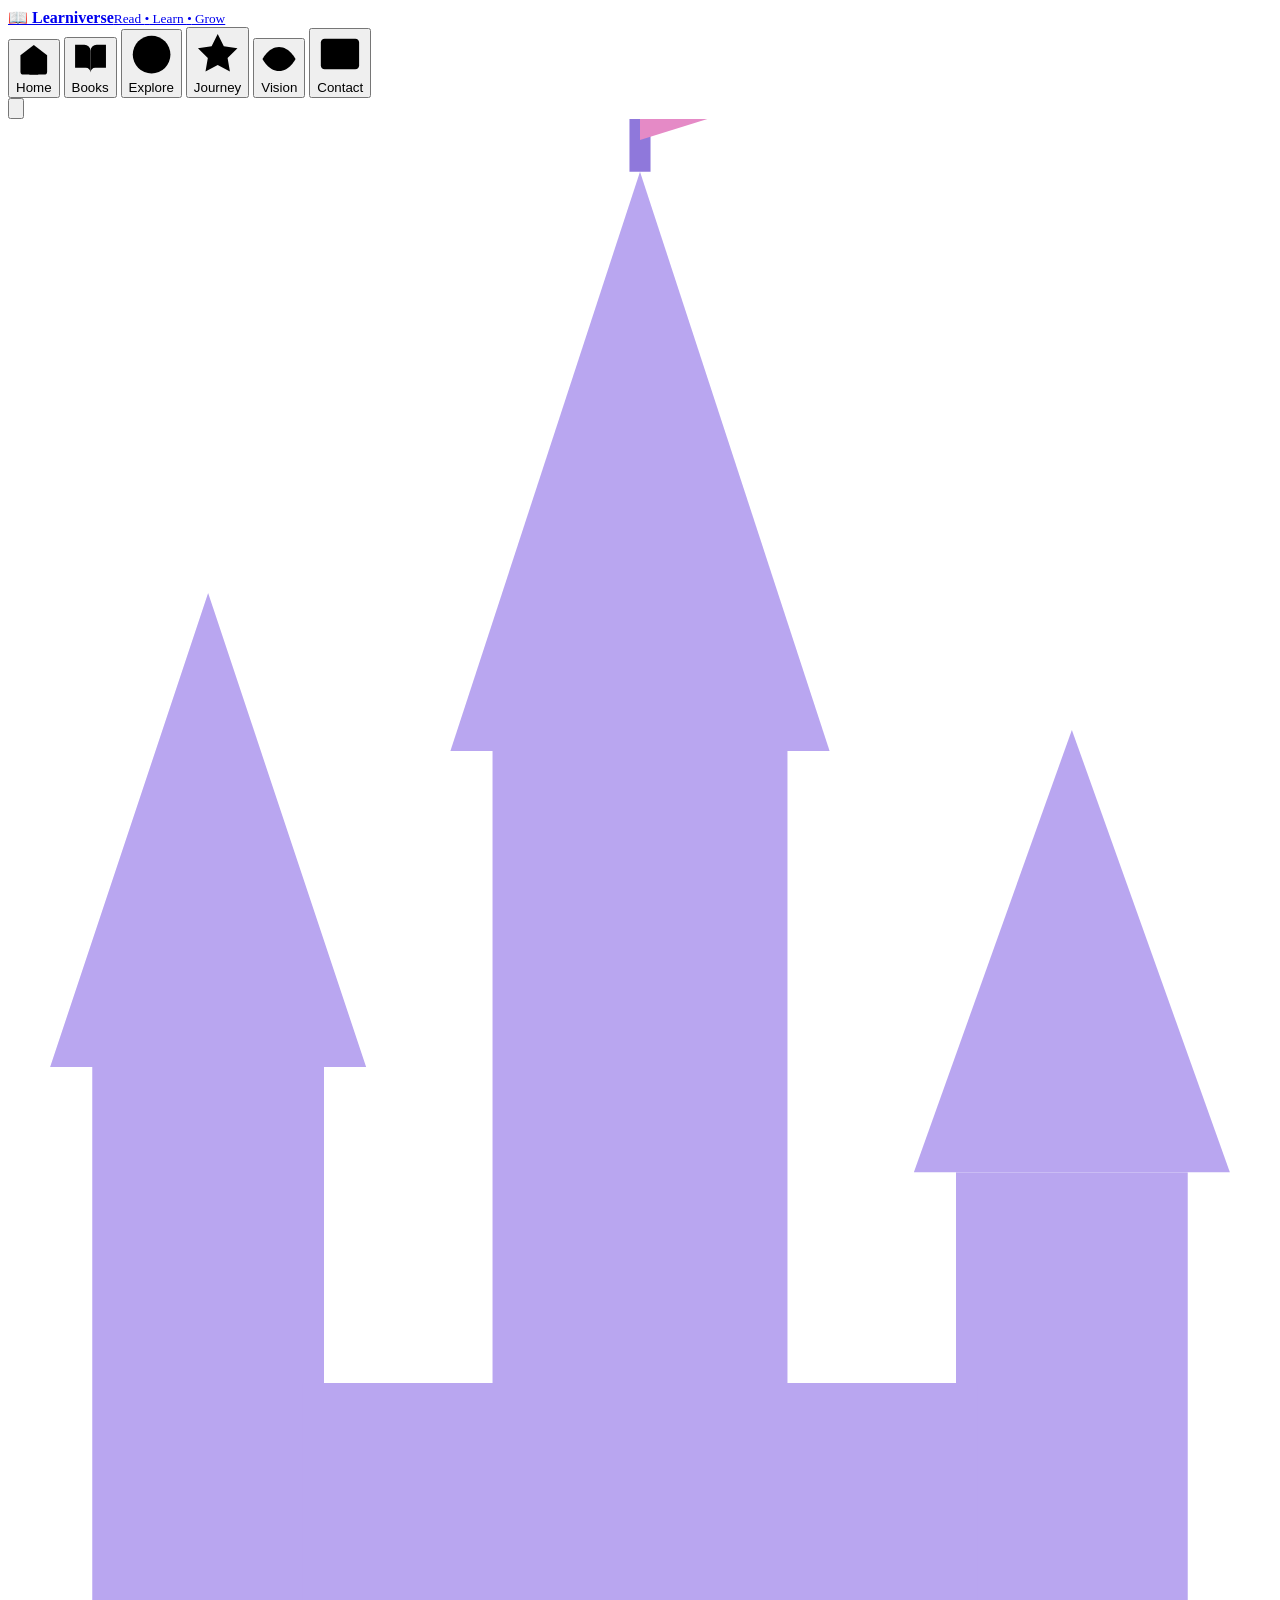
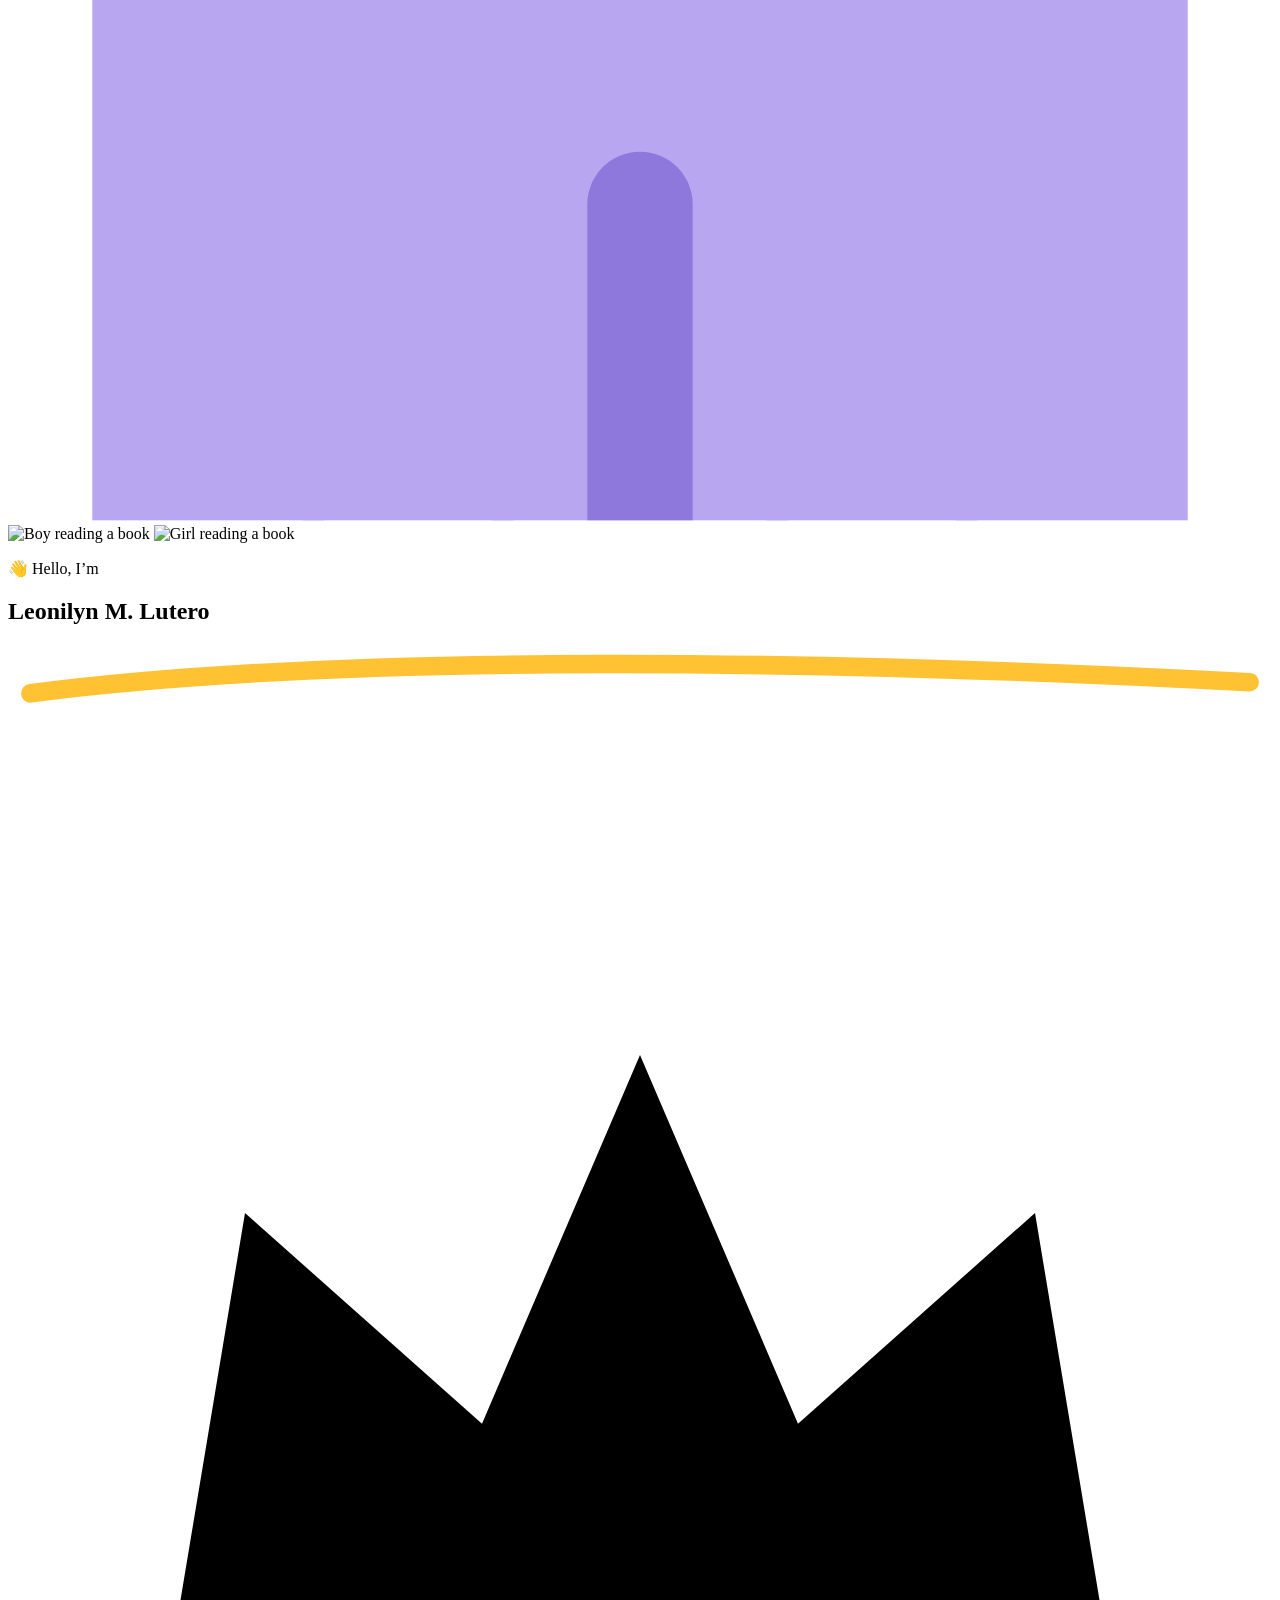
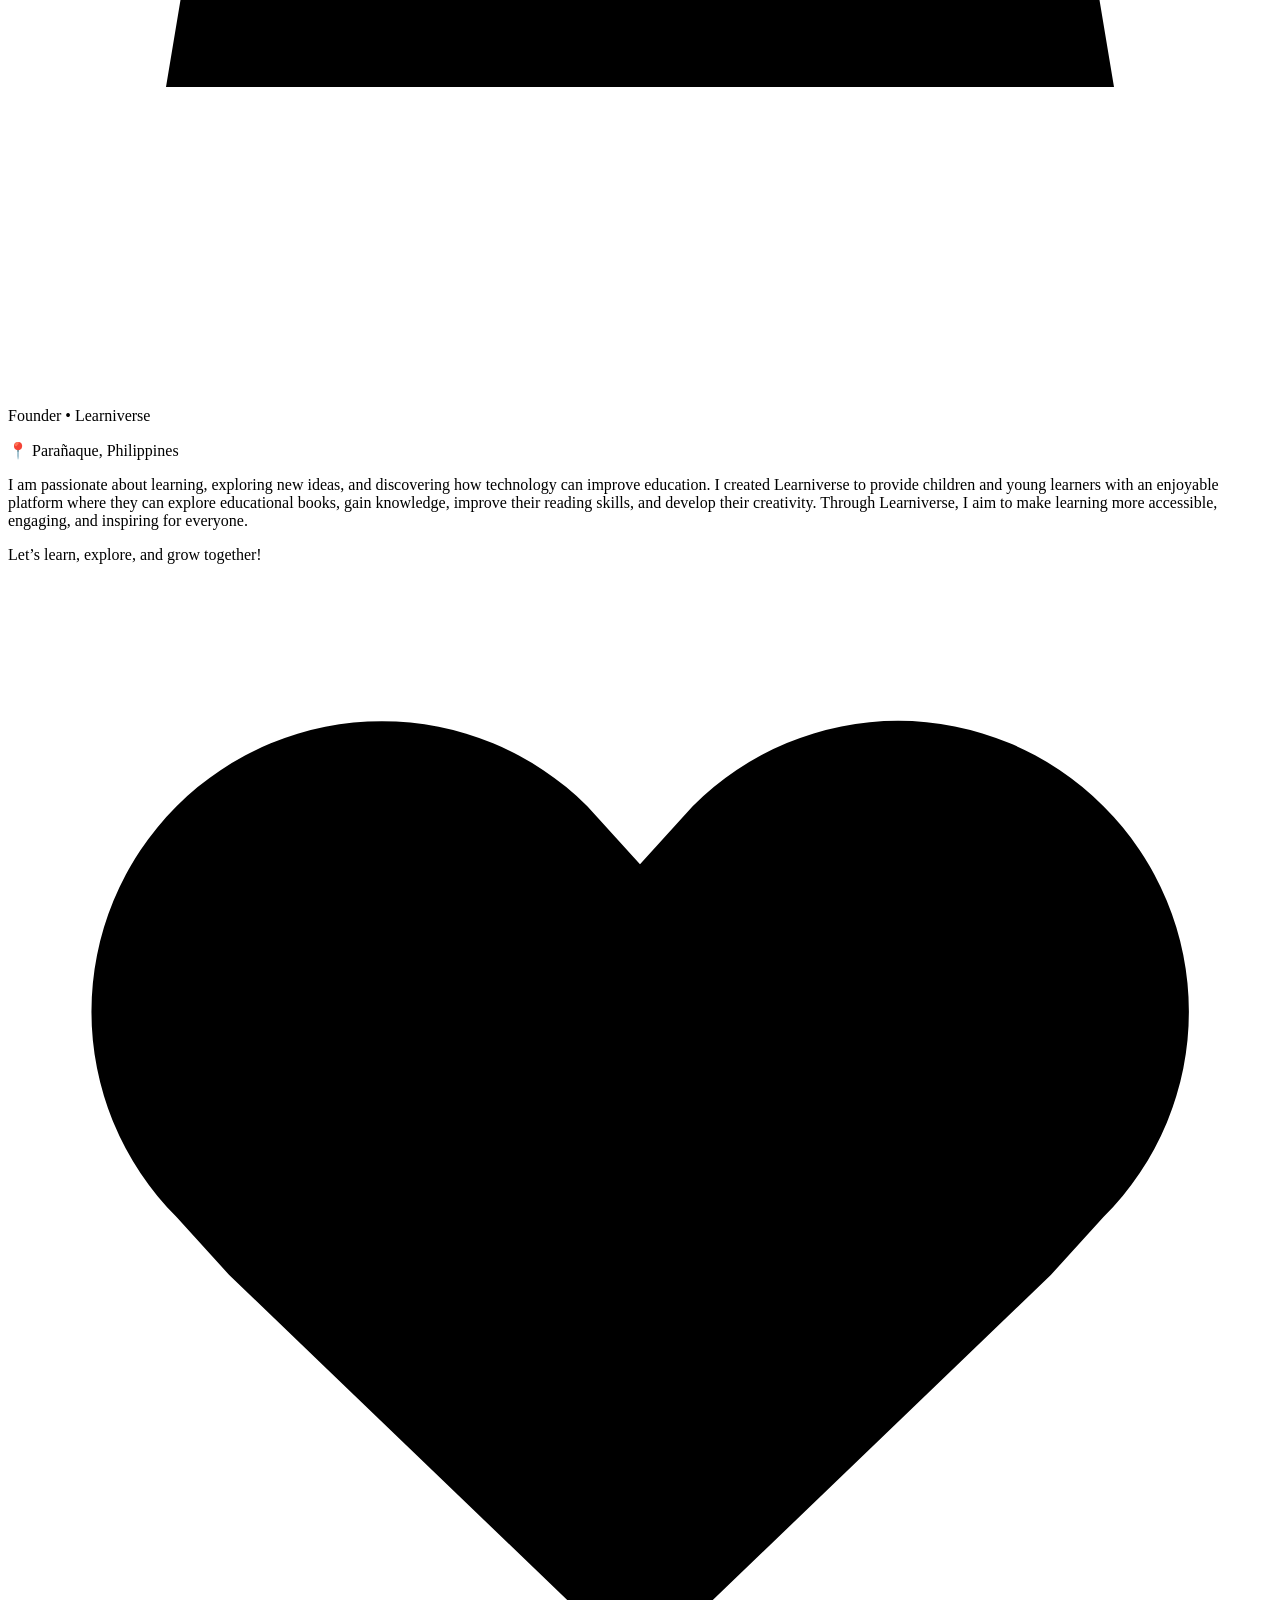
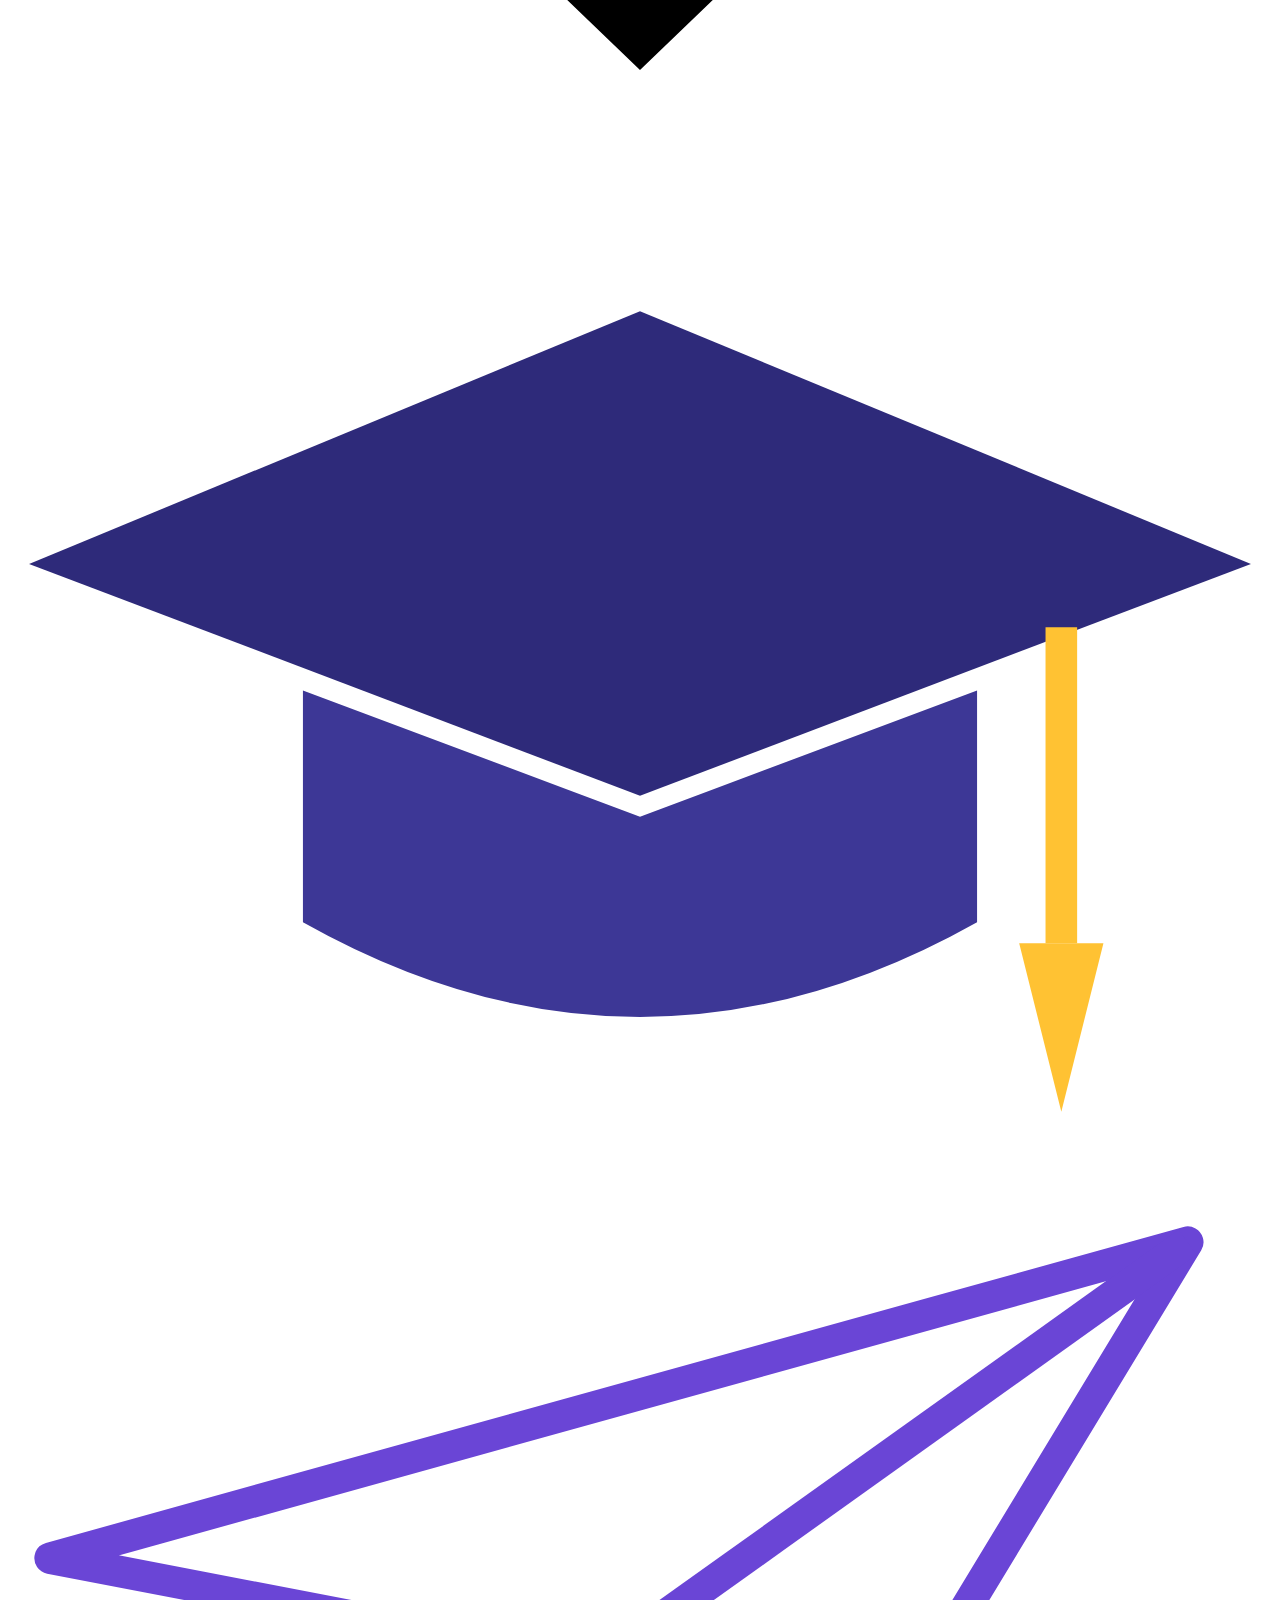
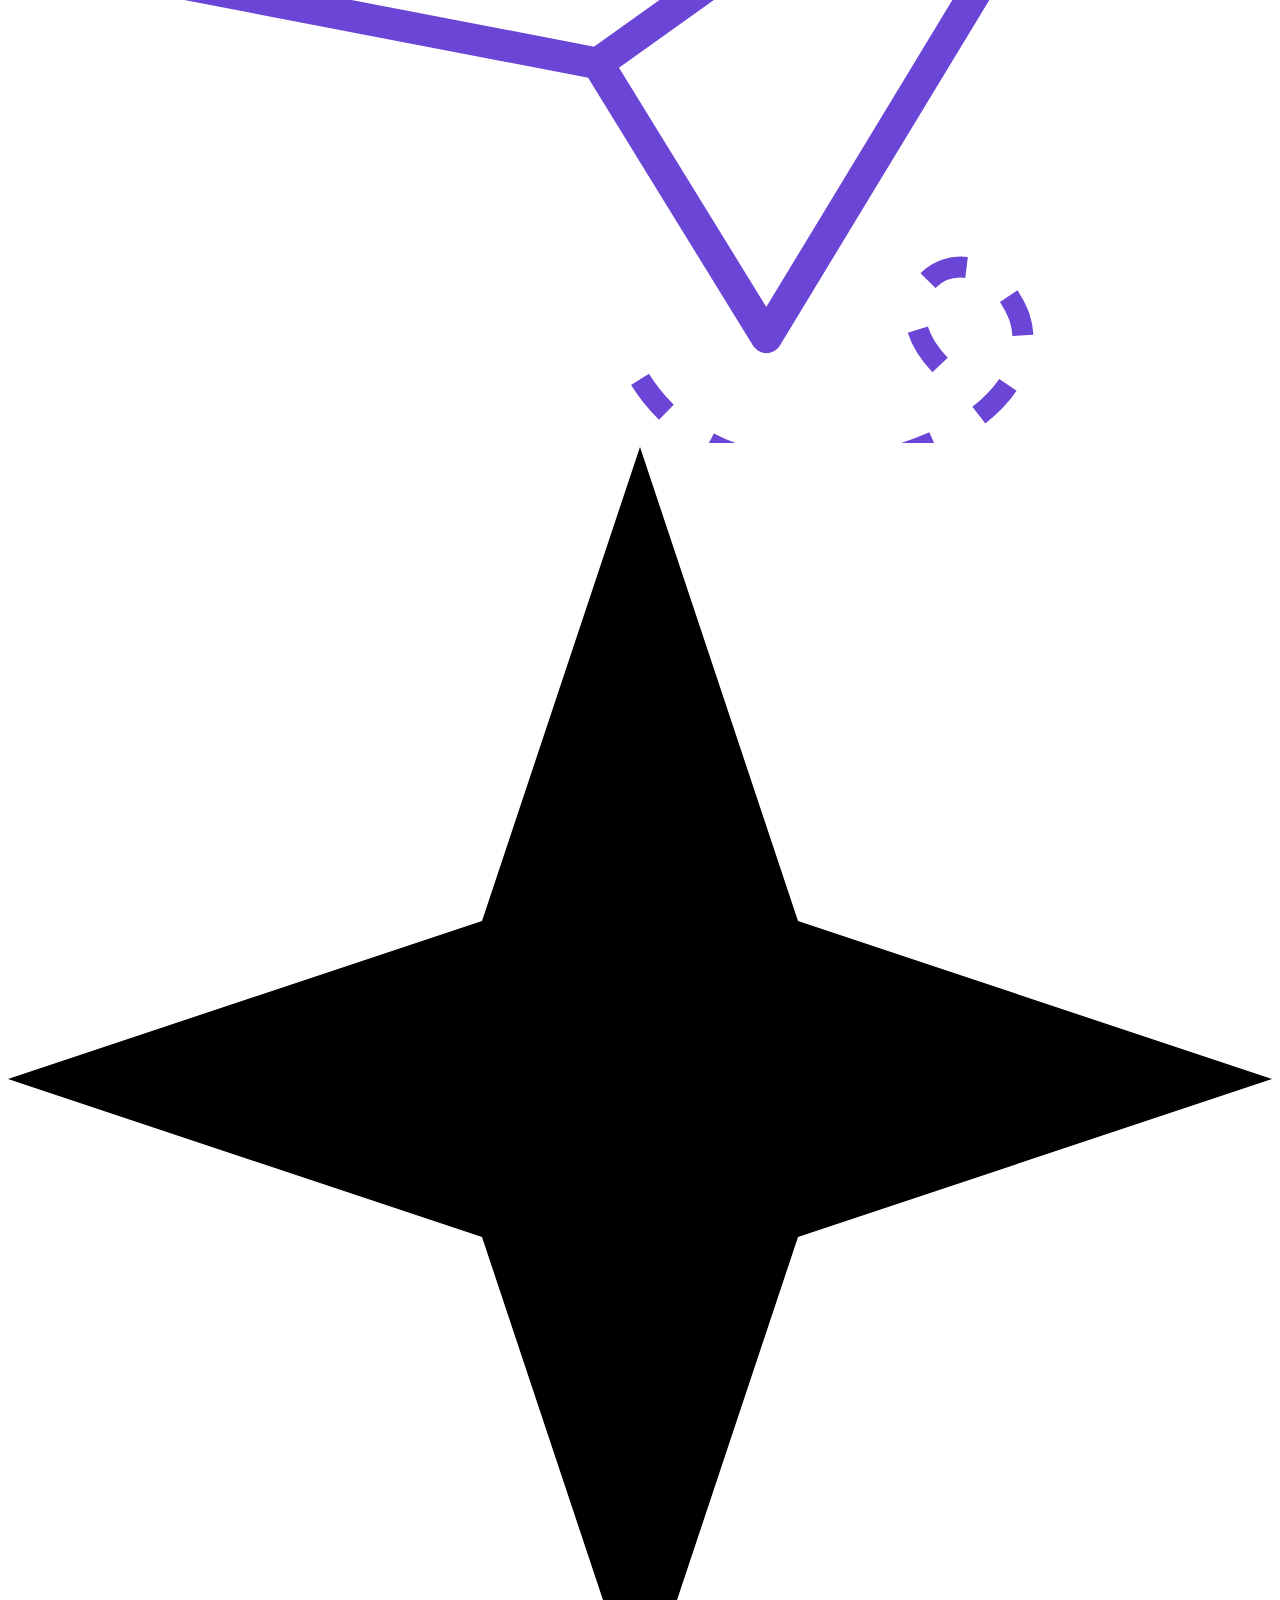
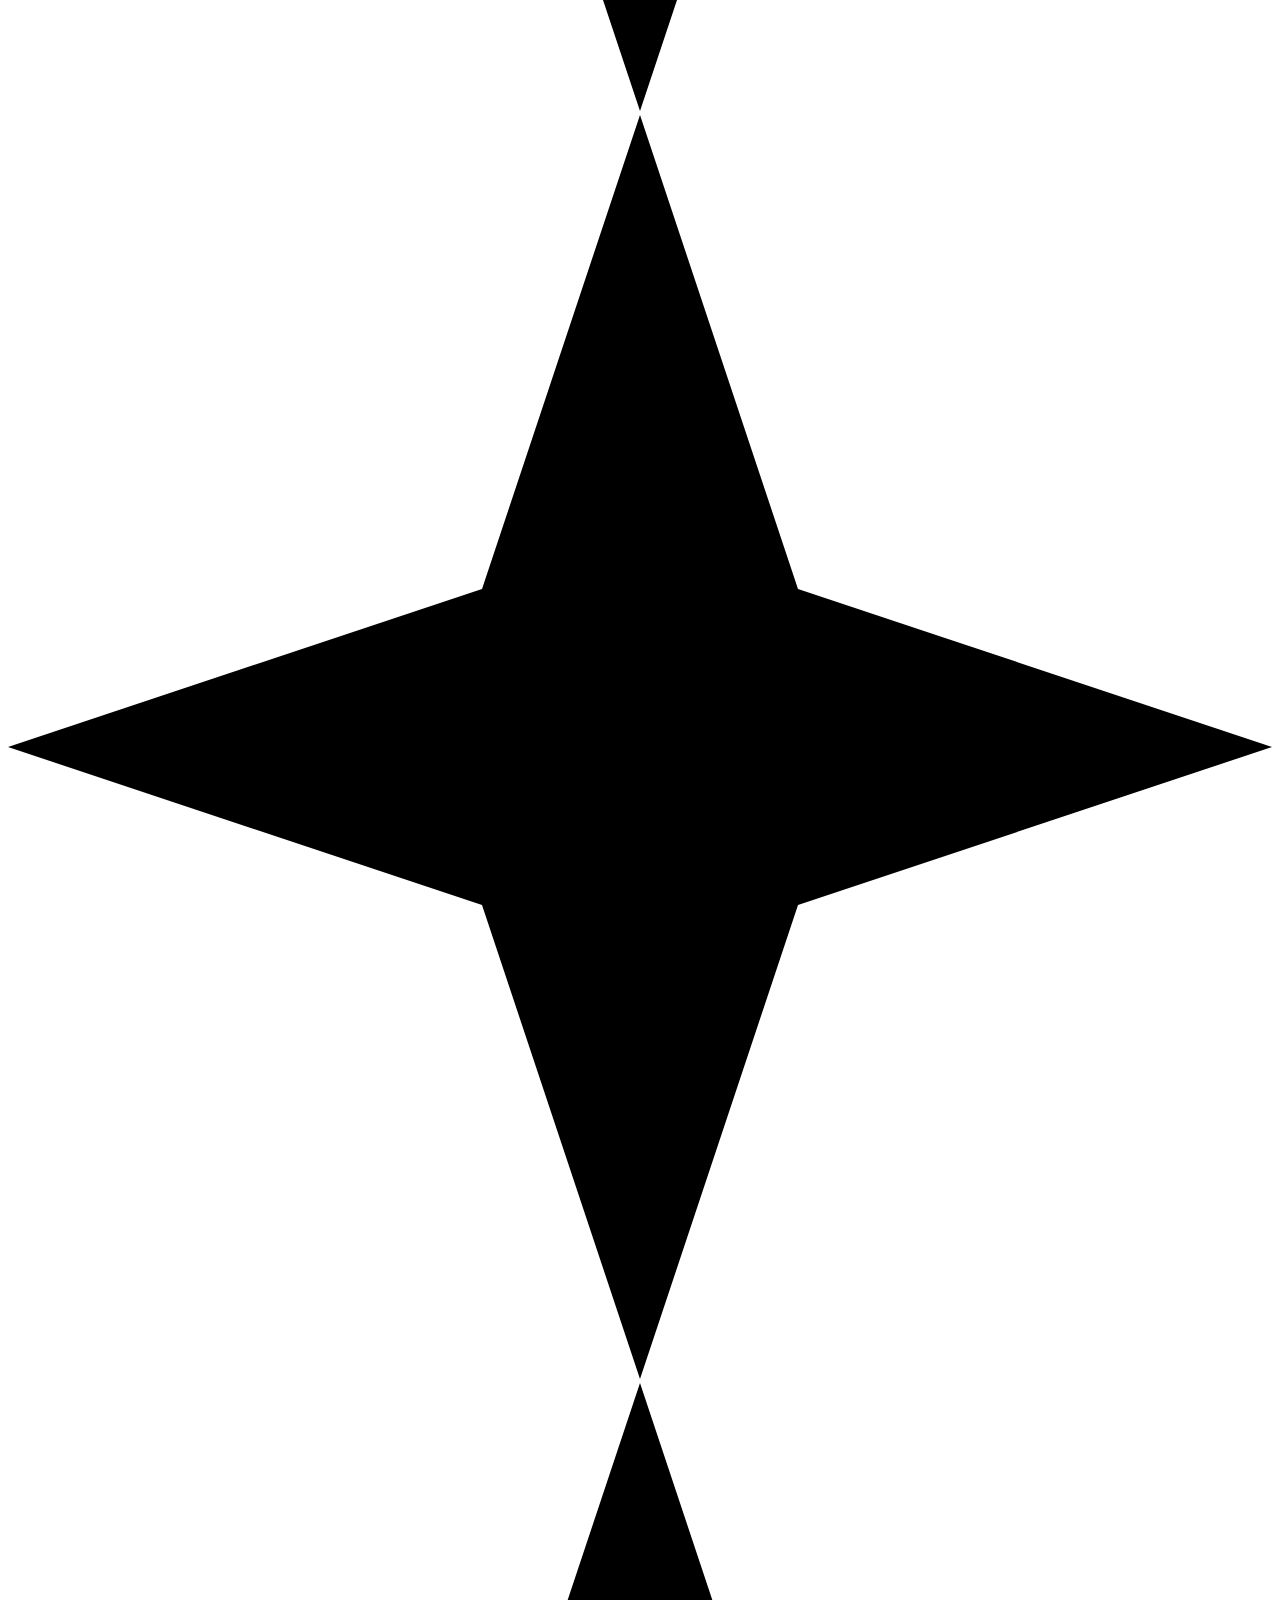
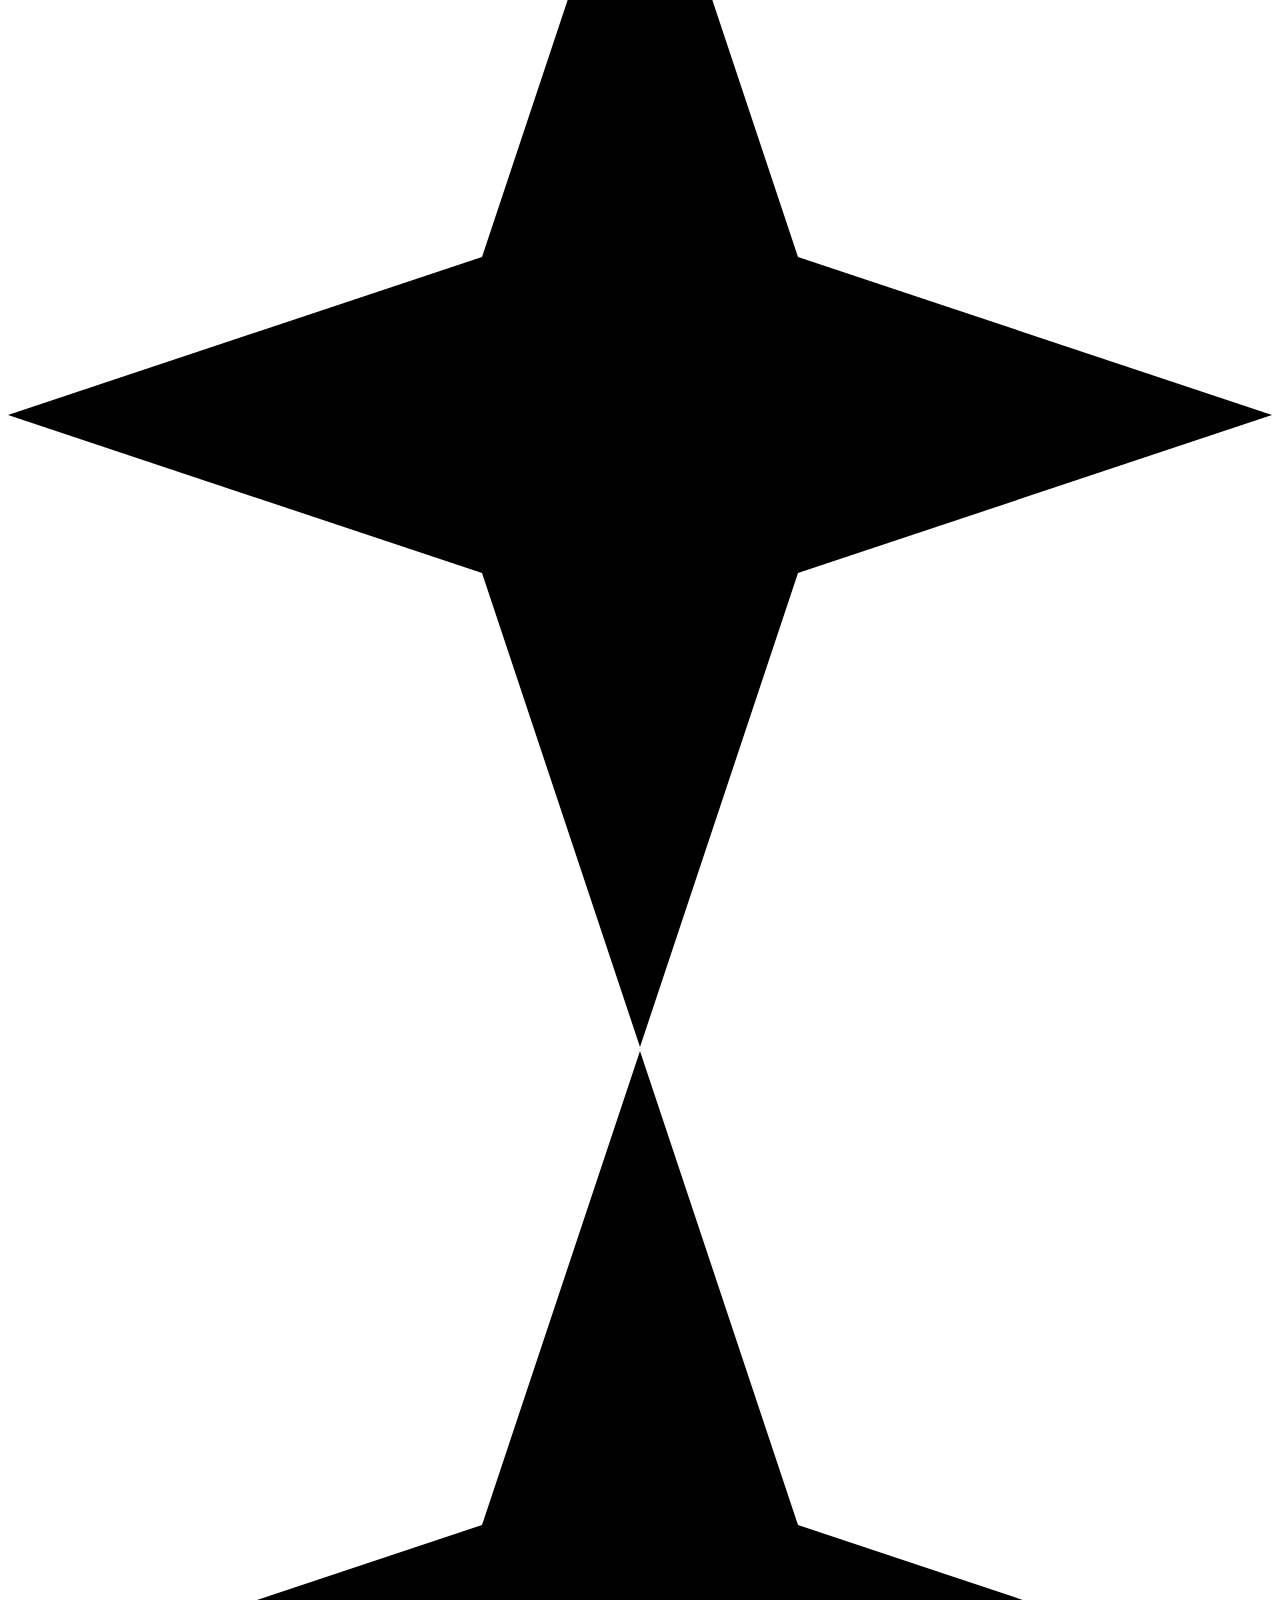
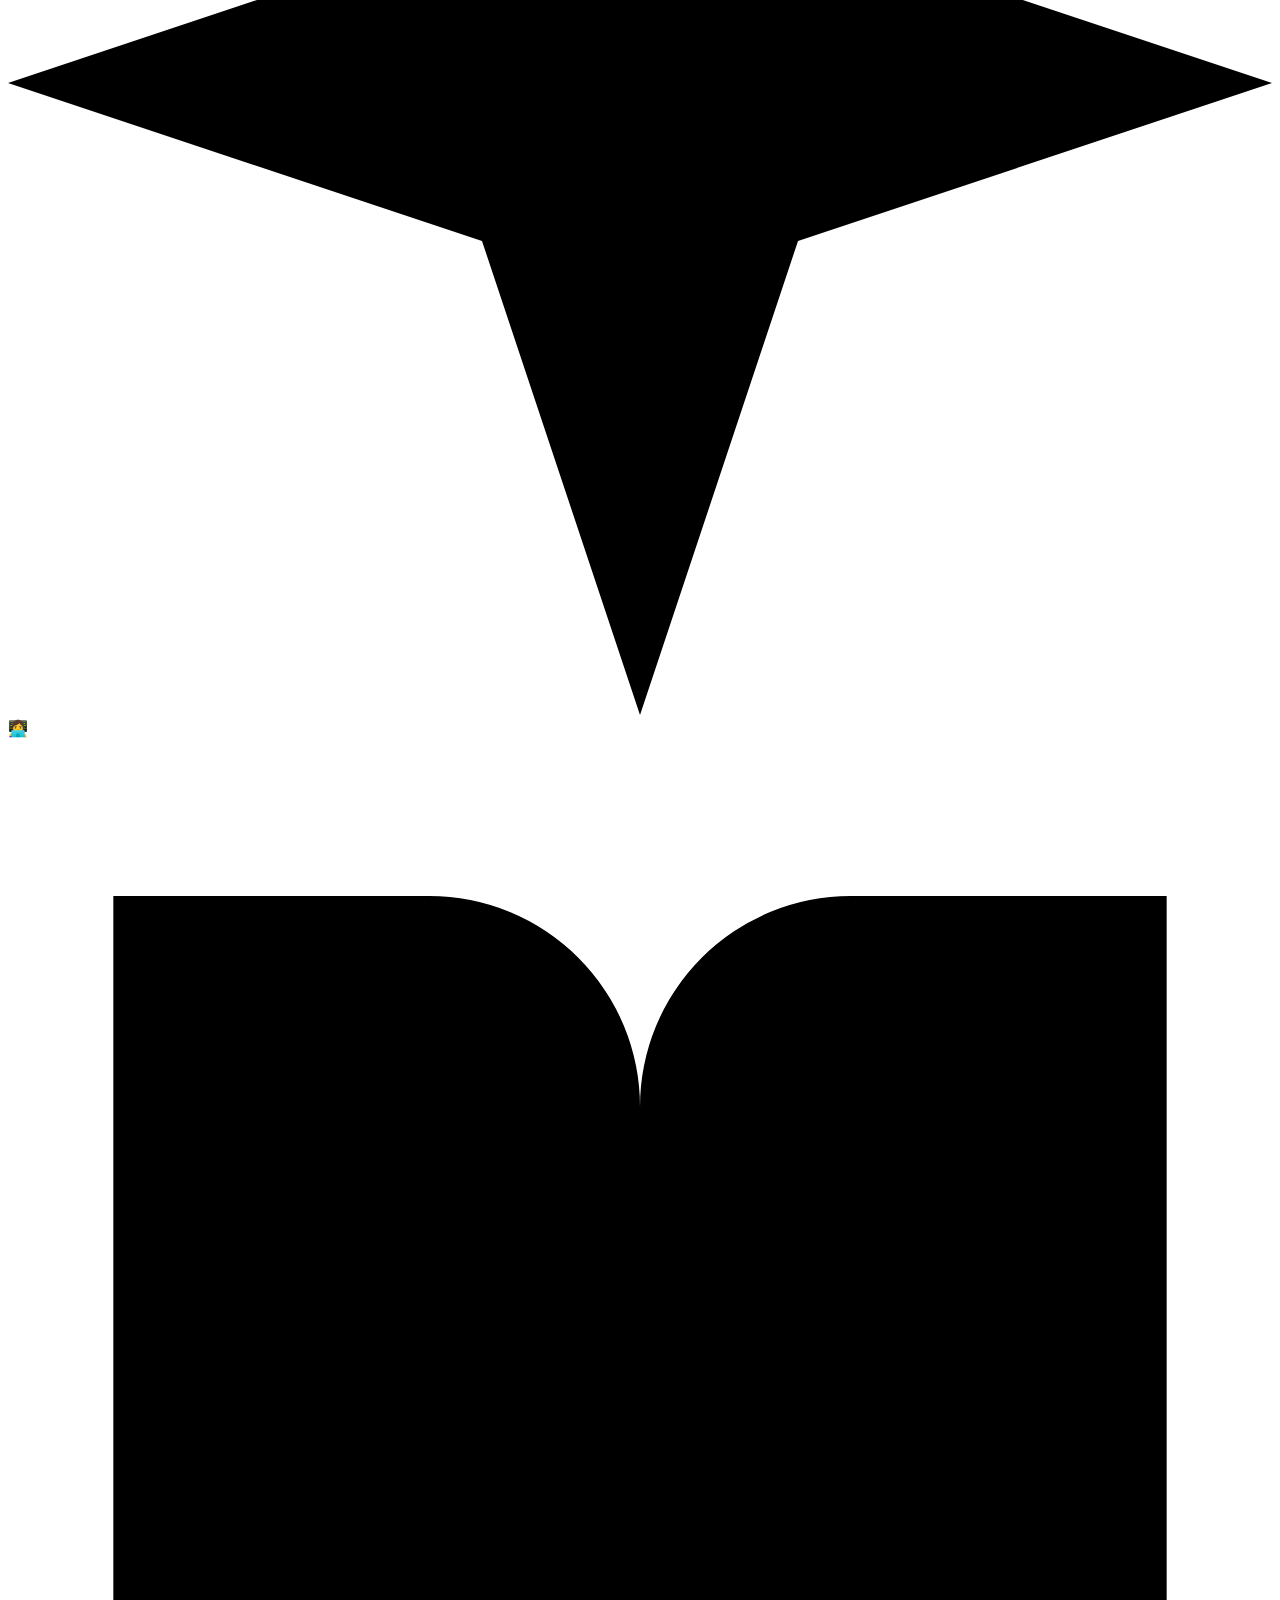
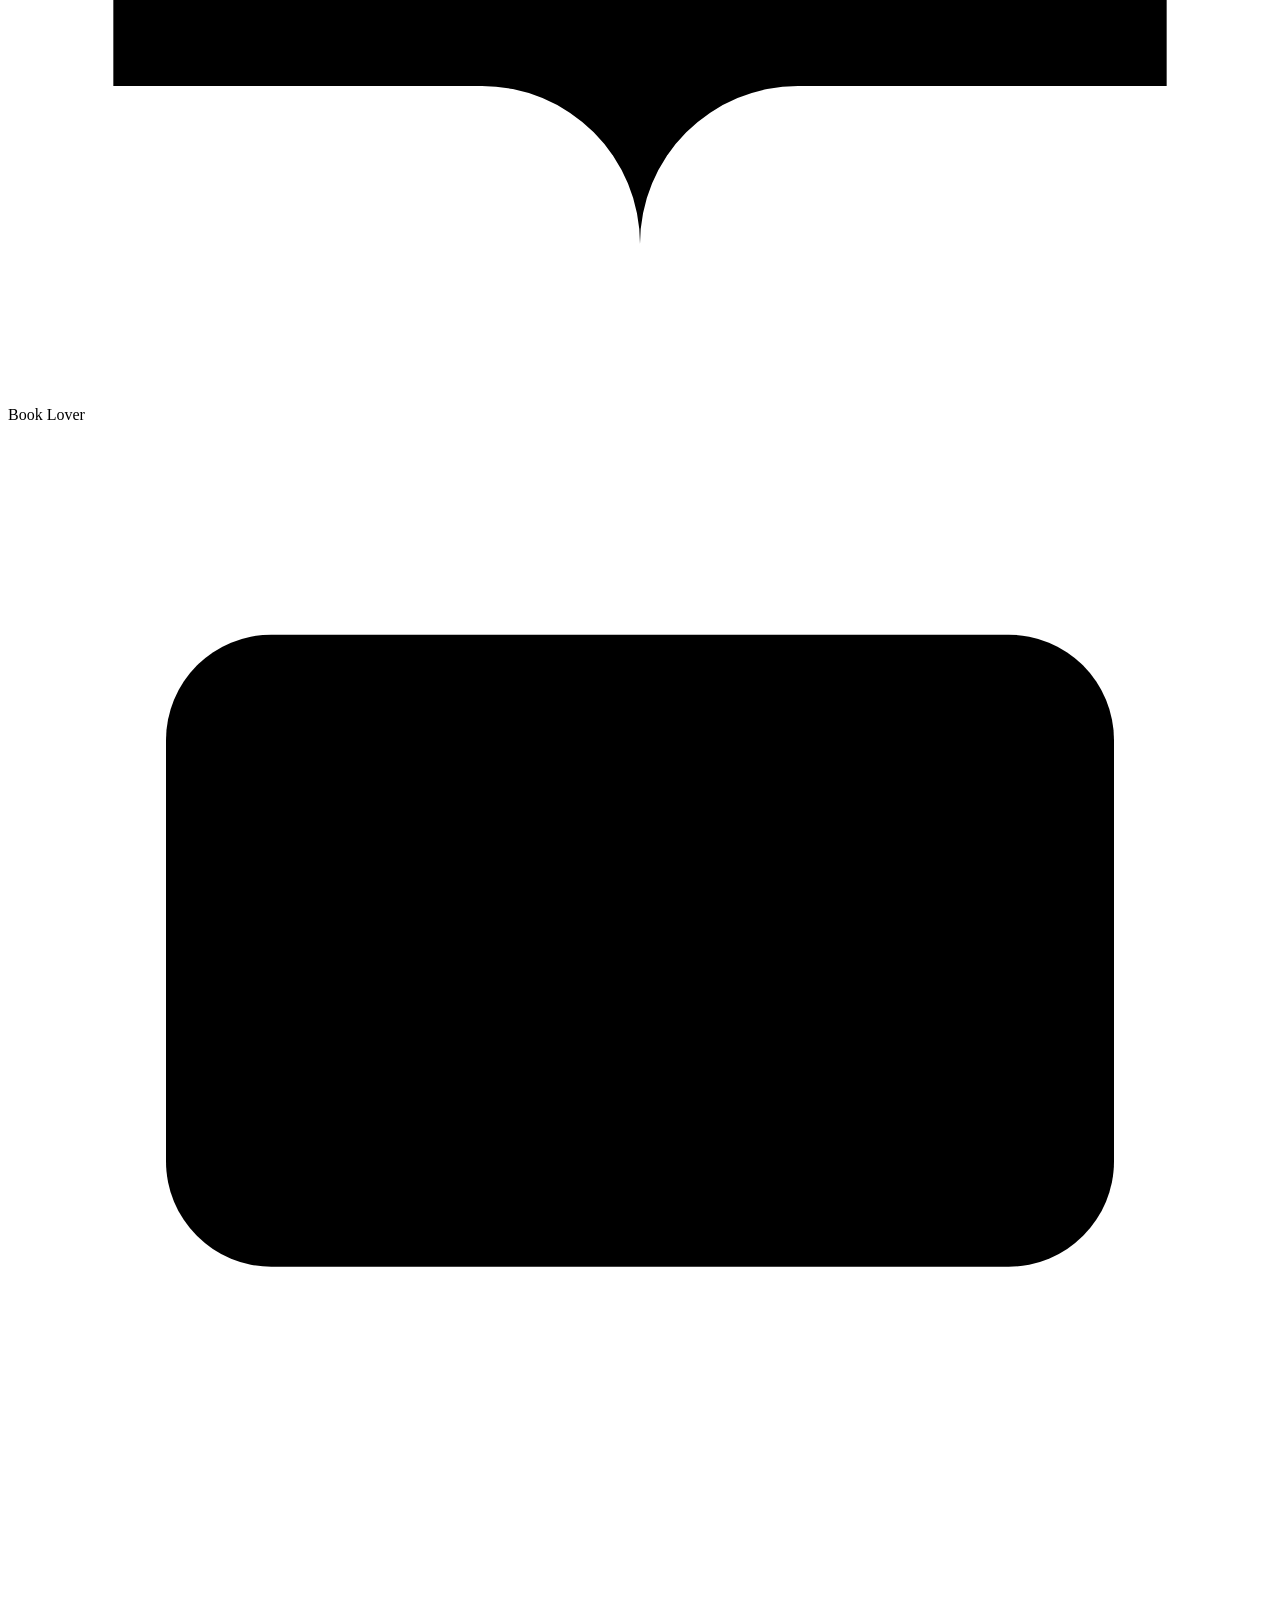
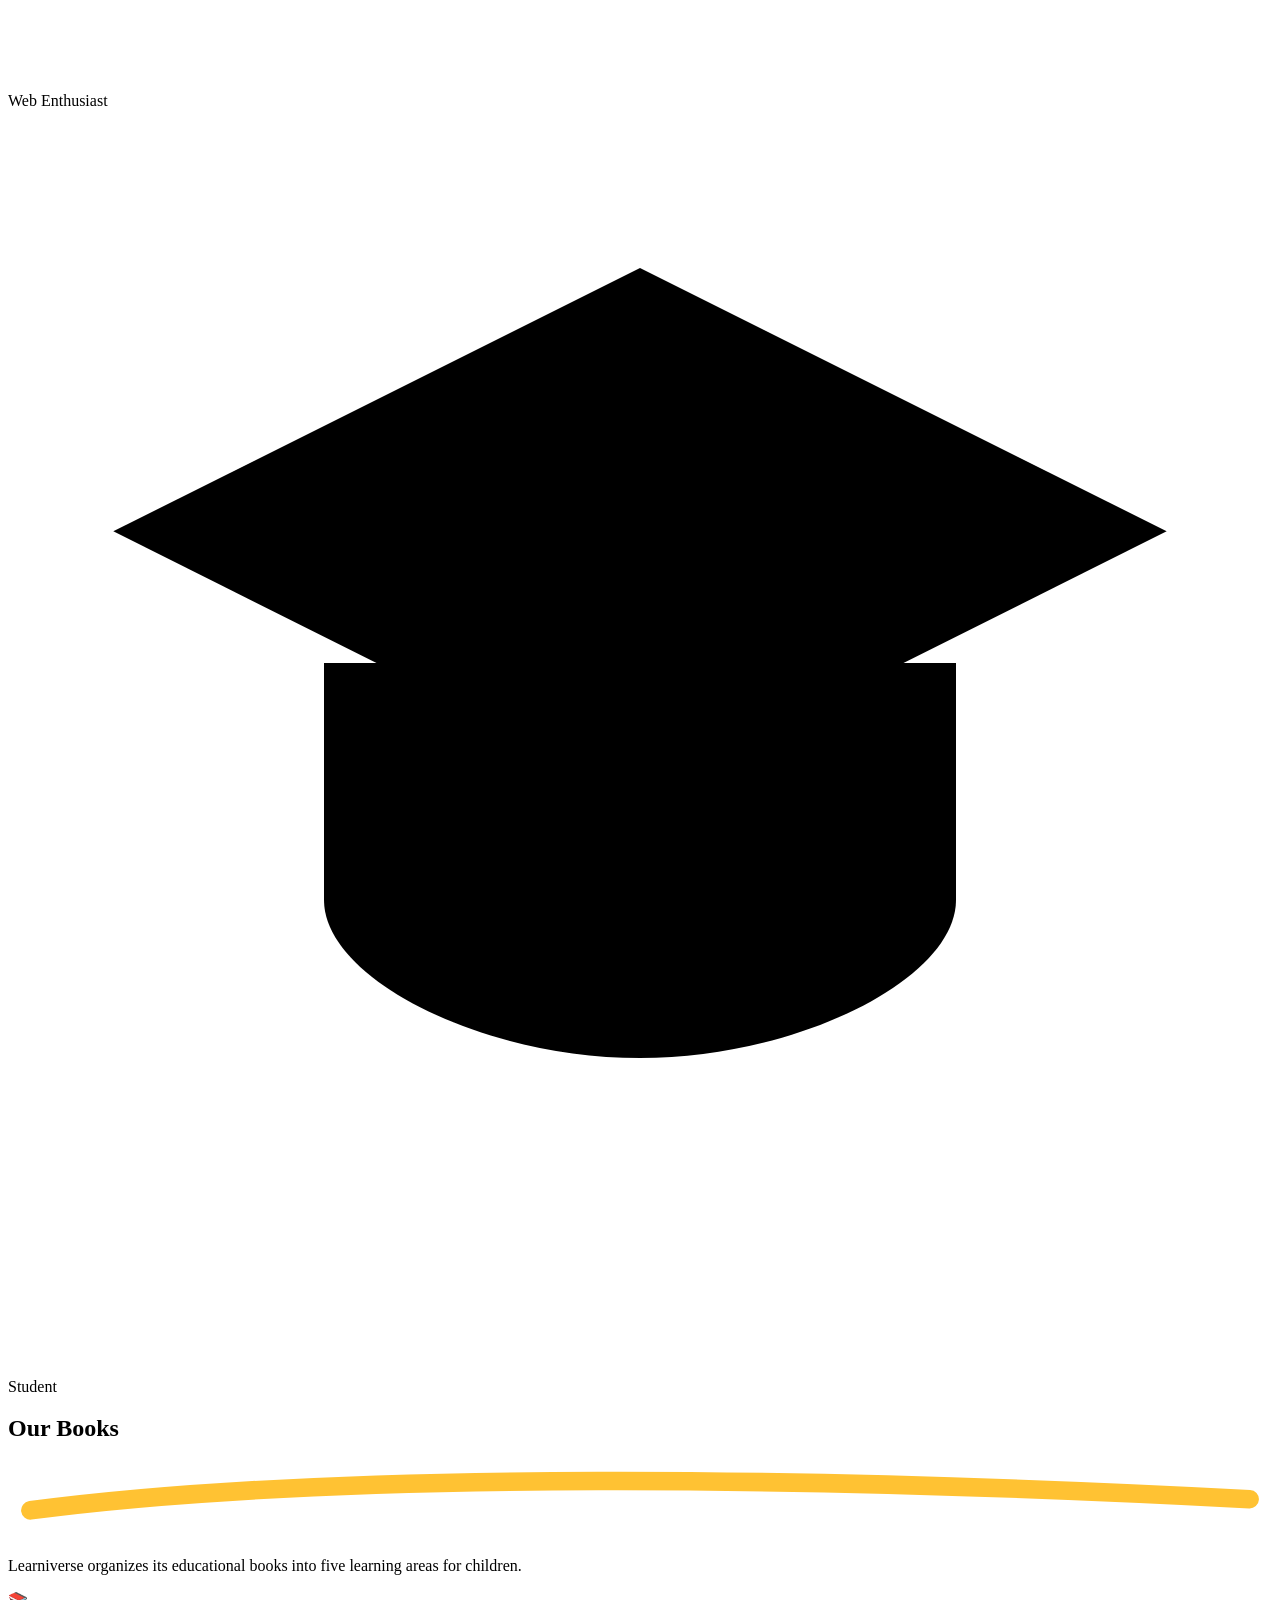
==== index.html @ 6d161b44 "Add files via upload" ====
<!DOCTYPE html>
<html lang="en">
<head>
  <meta charset="UTF-8">
  <meta name="viewport" content="width=device-width, initial-scale=1">
  <title>Leonilyn M. Lutero – Founder, Learniverse</title>
  <link rel="icon" type="image/png" href="../IMAGES/LOOGO.png">
  <link rel="preconnect" href="https://fonts.googleapis.com">
  <link href="https://fonts.googleapis.com/css2?family=Nunito:wght@500;700;800&family=Dancing+Script:wght@600&display=swap" rel="stylesheet">
  <link rel="stylesheet" href="../CSS/style.css">
</head>
<body>

  <!-- TOP BAR -->
  <header class="topbar">
    <div class="nav-pill">
      <a href="index.html" class="brand">
        <img src="../IMAGES/LOOGO.png" alt="Learniverse logo"
             onerror="this.replaceWith(Object.assign(document.createElement('span'),{className:'logo-fallback',textContent:'📖'}))">
        <span class="brand-text"><strong>Learniverse</strong><small>Read <i>•</i> Learn <i>•</i> Grow</small></span>
      </a>
      <nav class="tabs" id="tabs" aria-label="Pages">
        <button data-go="0"><svg viewBox="0 0 24 24"><path d="M3 9l9-7 9 7v11a2 2 0 0 1-2 2H5a2 2 0 0 1-2-2z"/><polyline points="9 22 9 12 15 12 15 22"/></svg><span>Home</span></button>
        <button data-go="1"><svg viewBox="0 0 24 24"><path d="M2 3h6a4 4 0 0 1 4 4v14a3 3 0 0 0-3-3H2z"/><path d="M22 3h-6a4 4 0 0 0-4 4v14a3 3 0 0 1 3-3h7z"/></svg><span>Books</span></button>
        <button data-go="2"><svg viewBox="0 0 24 24"><circle cx="12" cy="12" r="10"/><polygon points="16.24 7.76 14.12 14.12 7.76 16.24 9.88 9.88 16.24 7.76"/></svg><span>Explore</span></button>
        <button data-go="3"><svg viewBox="0 0 24 24"><polygon points="12 2 15.09 8.26 22 9.27 17 14.14 18.18 21.02 12 17.77 5.82 21.02 7 14.14 2 9.27 8.91 8.26 12 2"/></svg><span>Journey</span></button>
        <button data-go="4"><svg viewBox="0 0 24 24"><path d="M1 12s4-8 11-8 11 8 11 8-4 8-11 8-11-8-11-8z"/><circle cx="12" cy="12" r="3"/></svg><span>Vision</span></button>
        <button data-go="5"><svg viewBox="0 0 24 24"><path d="M4 4h16c1.1 0 2 .9 2 2v12c0 1.1-.9 2-2 2H4c-1.1 0-2-.9-2-2V6c0-1.1.9-2 2-2z"/><polyline points="22,6 12,13 2,6"/></svg><span>Contact</span></button>
      </nav>
    </div>
    <button class="avatar-btn" data-go="0" aria-label="Home">
      <svg viewBox="0 0 24 24"><path d="M20 21v-2a4 4 0 0 0-4-4H8a4 4 0 0 0-4 4v2"/><circle cx="12" cy="7" r="4"/></svg>
    </button>
  </header>

  <!-- STAGE -->
  <main class="stage" id="stage">

    <!-- decorations -->
    <svg class="castle" viewBox="0 0 120 190" aria-hidden="true">
      <g fill="#b9a6f0">
        <rect x="8" y="90" width="22" height="100"/><polygon points="4,90 19,45 34,90"/>
        <rect x="46" y="60" width="28" height="130"/><polygon points="42,60 60,5 78,60"/>
        <rect x="90" y="100" width="22" height="90"/><polygon points="86,100 101,58 116,100"/>
        <rect x="28" y="120" width="20" height="70"/><rect x="72" y="120" width="20" height="70"/>
      </g>
      <path d="M55 190v-30a5 5 0 0 1 10 0v30z" fill="#8f78db"/>
      <line x1="60" y1="5" x2="60" y2="-8" stroke="#8f78db" stroke-width="2"/>
      <polygon points="60,-8 76,-3 60,2" fill="#e58ac6"/>
    </svg>

    <!-- BOY CHARACTER -->
<img
  src="../IMAGES/learniverse-boy.png"
  alt="Boy reading a book"
  class="kid boy"
>
    <!-- GIRL CHARACTER -->
<img
  src="../IMAGES/learniverse-girl.png"
  alt="Girl reading a book"
  class="kid girl"
>

    <!-- 1. HOME -->
    <section class="panel home active">
      <div class="home-grid">
        <div class="home-text">
          <p class="hello"><span class="wave">👋</span> Hello, I’m</p>
          <h1>Leonilyn M. Lutero</h1>
          <svg class="swoosh" viewBox="0 0 340 20" aria-hidden="true"><path d="M6 13 C 90 2, 220 4, 334 10" stroke="#ffc233" stroke-width="5" fill="none" stroke-linecap="round"/></svg>

          <div class="pill-row">
            <p class="founder"><svg viewBox="0 0 24 24"><path d="M3 18h18l-1.5-9-4.5 4-3-7-3 7-4.5-4z"/></svg> Founder • Learniverse</p>
            <p class="place">📍 Parañaque, Philippines</p>
          </div>

          <p class="about">
            I am passionate about learning, exploring new ideas, and discovering how technology can 
            improve education. I created Learniverse to provide children and young learners with an 
            enjoyable platform where they can explore educational books, gain knowledge, improve their 
            reading skills, and develop their creativity. Through Learniverse, I aim to make learning 
            more accessible, engaging, and inspiring for everyone.
          </p>
          <p class="script">Let’s learn, explore, and grow together! <svg viewBox="0 0 24 24"><path d="M20.8 4.6a5.5 5.5 0 0 0-7.8 0L12 5.7l-1-1.1a5.5 5.5 0 0 0-7.8 7.8l1 1.1L12 21l7.8-7.5 1-1.1a5.5 5.5 0 0 0 0-7.8z"/></svg></p>
        </div>

        <div class="photo-stage">
          <svg class="cap" viewBox="0 0 120 90" aria-hidden="true">
            <polygon points="60,6 118,30 60,52 2,30" fill="#2e2a7a"/>
            <path d="M28 42 V64 Q60 82 92 64 V42 L60 54Z" fill="#3d3796"/>
            <path d="M100 36 V66" stroke="#ffc233" stroke-width="3"/><path d="M96 66 L100 82 L104 66Z" fill="#ffc233"/>
          </svg>
          <svg class="plane" viewBox="0 0 120 80" aria-hidden="true">
            <path d="M4 34 L112 4 L72 70 L56 44Z" fill="#fff" stroke="#6a45d6" stroke-width="3" stroke-linejoin="round"/>
            <path d="M112 4 L56 44" stroke="#6a45d6" stroke-width="3"/>
            <path d="M60 74 C 70 90, 100 80, 96 68 C 92 58, 80 66, 90 74" stroke="#6a45d6" stroke-width="2" fill="none" stroke-dasharray="4 5"/>
          </svg>
          <svg class="star s1" viewBox="0 0 24 24"><path d="M12 0 L15 9 L24 12 L15 15 L12 24 L9 15 L0 12 L9 9Z"/></svg>
          <svg class="star s2" viewBox="0 0 24 24"><path d="M12 0 L15 9 L24 12 L15 15 L12 24 L9 15 L0 12 L9 9Z"/></svg>
          <svg class="star s3" viewBox="0 0 24 24"><path d="M12 0 L15 9 L24 12 L15 15 L12 24 L9 15 L0 12 L9 9Z"/></svg>
          <svg class="star s4" viewBox="0 0 24 24"><path d="M12 0 L15 9 L24 12 L15 15 L12 24 L9 15 L0 12 L9 9Z"/></svg>

          <div class="ring-outer"><div class="ring-inner">
            <img src="../IMAGES/Ley.jpg" alt="Leonilyn M. Lutero" class="photo"
                 onerror="this.replaceWith(Object.assign(document.createElement('div'),{className:'photo fallback',textContent:'👩‍💻'}))">
          </div></div>

          <div class="chips">
            <span class="chip"><svg viewBox="0 0 24 24"><path d="M2 3h6a4 4 0 0 1 4 4v14a3 3 0 0 0-3-3H2z"/><path d="M22 3h-6a4 4 0 0 0-4 4v14a3 3 0 0 1 3-3h7z"/></svg>Book Lover</span>
            <span class="chip"><svg viewBox="0 0 24 24"><rect x="3" y="4" width="18" height="12" rx="2"/><line x1="2" y1="20" x2="22" y2="20"/></svg>Web Enthusiast</span>
            <span class="chip"><svg viewBox="0 0 24 24"><polygon points="12 3 2 8 12 13 22 8"/><path d="M6 10.5V15c0 1.5 3 3 6 3s6-1.5 6-3v-4.5"/></svg>Student</span>
          </div>
        </div>
      </div>
    </section>

    <!-- 2. BOOKS -->
    <section class="panel">
      <h2>Our Books</h2><svg class="swoosh sm" viewBox="0 0 340 20"><path d="M6 13 C 90 2, 220 4, 334 10" stroke="#ffc233" stroke-width="5" fill="none" stroke-linecap="round"/></svg>
      <p class="intro">Learniverse organizes its educational books into five learning areas for children.</p>
      <div class="cards five">
        <article style="--c:#ff7eb6"><span class="ico">📚</span><h3>Language &amp; Reading</h3><p>Alphabet, vocabulary, grammar, Filipino language, and reading comprehension.</p></article>
        <article style="--c:#ffb703"><span class="ico">🔢</span><h3>Mathematics &amp; Logic</h3><p>Numbers, shapes, puzzles, critical thinking, and money smarts.</p></article>
        <article style="--c:#4cb5f5"><span class="ico">🔬</span><h3>Science &amp; Discovery</h3><p>Animals, nature, space, dinosaurs, and technology.</p></article>
        <article style="--c:#9b5de5"><span class="ico">🎨</span><h3>Arts &amp; Creativity</h3><p>Drawing, music, and cooking for kids.</p></article>
        <article style="--c:#3ddc97"><span class="ico">💛</span><h3>Life Skills &amp; Values</h3><p>Good manners, health, feelings, safety, and community helpers.</p></article>
      </div>
    </section>

    <!-- 3. EXPLORE -->
    <section class="panel">
      <h2>Areas of Expertise</h2><svg class="swoosh sm" viewBox="0 0 340 20"><path d="M6 13 C 90 2, 220 4, 334 10" stroke="#ffc233" stroke-width="5" fill="none" stroke-linecap="round"/></svg>
      <p class="intro">My goal is to make learning more accessible, meaningful, and exciting for every child.</p>
      <div class="cards four">
        <article style="--c:#6a45d6"><span class="ico">💻</span><h3>Web Development</h3><p>Designing and building clean, responsive websites that are easy to use on any device.</p></article>
        <article style="--c:#ff7eb6"><span class="ico">📖</span><h3>Educational Content</h3><p>Organizing learning materials into clear categories that support children’s growth.</p></article>
        <article style="--c:#ffb703"><span class="ico">🎨</span><h3>Creative Design</h3><p>Combining color, layout, and imagery to create welcoming learning experiences.</p></article>
        <article style="--c:#3ddc97"><span class="ico">🚀</span><h3>Project Leadership</h3><p>Taking an idea from concept to a complete platform with a clear mission and vision.</p></article>
      </div>
    </section>

    <!-- 4. JOURNEY -->
    <section class="panel">
      <h2>My Journey</h2><svg class="swoosh sm" viewBox="0 0 340 20"><path d="M6 13 C 90 2, 220 4, 334 10" stroke="#ffc233" stroke-width="5" fill="none" stroke-linecap="round"/></svg>
      <div class="timeline">
        <div class="tl"><span class="tl-dot">1</span><div><h3>Discovering Technology</h3><p>Began exploring how websites are designed and built.</p></div></div>
        <div class="tl"><span class="tl-dot">2</span><div><h3>Identifying a Need</h3><p>Saw the importance of enjoyable, accessible reading resources for children.</p></div></div>
        <div class="tl"><span class="tl-dot">3</span><div><h3>Launching Learniverse</h3><p>Created an educational book platform organized into five learning areas.</p></div></div>
        <div class="tl"><span class="tl-dot">4</span><div><h3>Looking Ahead</h3><p>Expanding the library with more books and learning materials.</p></div></div>
      </div>
    </section>

    <!-- 5. VISION -->
    <section class="panel">
      <h2>Mission &amp; Vision</h2><svg class="swoosh sm" viewBox="0 0 340 20"><path d="M6 13 C 90 2, 220 4, 334 10" stroke="#ffc233" stroke-width="5" fill="none" stroke-linecap="round"/></svg>
      <div class="two-col">
        <div class="box"><span class="ico">🎯</span><h3>Our Mission</h3><p>To make learning accessible, enjoyable, and exciting for every child through educational books and creative learning materials.</p></div>
        <div class="box"><span class="ico">🔭</span><h3>Our Vision</h3><p>To become an inspiring online learning space where children can grow, explore their interests, and build a strong foundation for their future.</p></div>
      </div>
    </section>

    <!-- 6. CONTACT -->
    <section class="panel contact">
      <h2>Let’s Connect</h2><svg class="swoosh sm" viewBox="0 0 340 20"><path d="M6 13 C 90 2, 220 4, 334 10" stroke="#ffc233" stroke-width="5" fill="none" stroke-linecap="round"/></svg>
      <p class="intro">Interested in Learniverse or want to collaborate? I would love to hear from you.</p>
      <!-- Replace with your real email address -->
      <a href="mailto:your.email@example.com" class="btn primary">your.email@example.com</a>
      <a href="index.html" class="btn soft">Visit Learniverse</a>
    </section>

  </main>

  <!-- CONTROLS -->
  <div class="controls">
    <button class="btn soft" id="backBtn"><svg viewBox="0 0 24 24"><line x1="19" y1="12" x2="5" y2="12"/><polyline points="12 19 5 12 12 5"/></svg> Back</button>
    <div class="mid"><div class="dots" id="dots"></div><span class="counter" id="counter">1 / 6</span></div>
    <button class="btn primary" id="nextBtn"><span id="nextLabel">Next</span> <svg viewBox="0 0 24 24"><line x1="5" y1="12" x2="19" y2="12"/><polyline points="12 5 19 12 12 19"/></svg></button>
  </div>

  <footer class="site-footer">
    <span class="foot-book">📖</span>
    <p>© 2026 Learniverse. Inspiring Curiosity, Creativity, and Lifelong Learning. ♥</p>
  </footer>

  <script src="../JS/auth.js"></script>
</body>
</html>
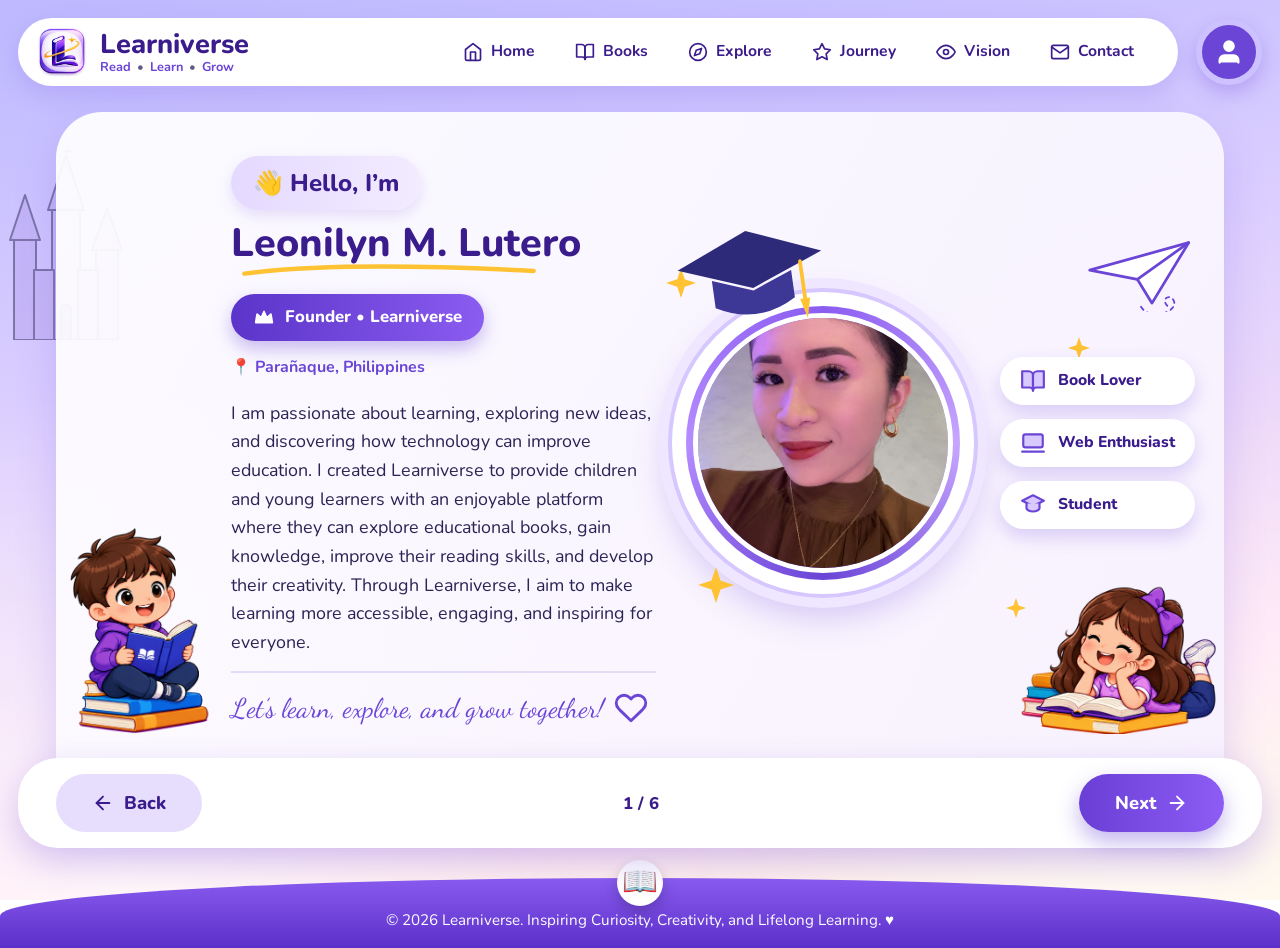
==== commit 1292d64c: "Update fmt.Println message from 'Hello' to 'Goodbye'" ====
--- a/index.html
+++ b/index.html
@@ -4,10 +4,10 @@
   <meta charset="UTF-8">
   <meta name="viewport" content="width=device-width, initial-scale=1">
   <title>Leonilyn M. Lutero – Founder, Learniverse</title>
-  <link rel="icon" type="image/png" href="../IMAGES/LOOGO.png">
+  <link rel="icon" type="image/png" href="LOOGO.png">
   <link rel="preconnect" href="https://fonts.googleapis.com">
   <link href="https://fonts.googleapis.com/css2?family=Nunito:wght@500;700;800&family=Dancing+Script:wght@600&display=swap" rel="stylesheet">
-  <link rel="stylesheet" href="../CSS/style.css">
+  <link rel="stylesheet" href="style.css">
 </head>
 <body>
 
@@ -15,7 +15,7 @@
   <header class="topbar">
     <div class="nav-pill">
       <a href="index.html" class="brand">
-        <img src="../IMAGES/LOOGO.png" alt="Learniverse logo"
+        <img src="LOOGO.png" alt="Learniverse logo"
              onerror="this.replaceWith(Object.assign(document.createElement('span'),{className:'logo-fallback',textContent:'📖'}))">
         <span class="brand-text"><strong>Learniverse</strong><small>Read <i>•</i> Learn <i>•</i> Grow</small></span>
       </a>
@@ -51,13 +51,13 @@
 
     <!-- BOY CHARACTER -->
 <img
-  src="../IMAGES/learniverse-boy.png"
+  src="learniverse-boy.png"
   alt="Boy reading a book"
   class="kid boy"
 >
     <!-- GIRL CHARACTER -->
 <img
-  src="../IMAGES/learniverse-girl.png"
+  src="learniverse-girl.png"
   alt="Girl reading a book"
   class="kid girl"
 >
@@ -102,7 +102,7 @@
           <svg class="star s4" viewBox="0 0 24 24"><path d="M12 0 L15 9 L24 12 L15 15 L12 24 L9 15 L0 12 L9 9Z"/></svg>
 
           <div class="ring-outer"><div class="ring-inner">
-            <img src="../IMAGES/Ley.jpg" alt="Leonilyn M. Lutero" class="photo"
+            <img src="Ley.jpg" alt="Leonilyn M. Lutero" class="photo"
                  onerror="this.replaceWith(Object.assign(document.createElement('div'),{className:'photo fallback',textContent:'👩‍💻'}))">
           </div></div>
 
@@ -185,4 +185,4 @@
 
   <script src="../JS/auth.js"></script>
 </body>
-</html>+</html>
--- a/style.css
+++ b/style.css
@@ -0,0 +1,327 @@
+:root {
+  --deep: #3b1c8c;
+  --purple: #6a45d6;
+  --violet: #7c4ddb;
+  --lav: #e7defd;
+  --lav2: #f3eeff;
+  --text: #2b2455;
+  --muted: #5f5a86;
+  --yellow: #ffc233;
+  --pink: #ff5fa2;
+}
+
+* { box-sizing: border-box; }
+html { scroll-behavior: smooth; }
+
+body {
+  margin: 0; min-height: 100vh;
+  display: flex; flex-direction: column;
+  font-family: "Nunito", "Trebuchet MS", "Segoe UI", Arial, sans-serif;
+  color: var(--text); line-height: 1.6;
+  background:
+    radial-gradient(ellipse at 10% 100%, #ffffffaa 0, transparent 40%),
+    radial-gradient(ellipse at 90% 100%, #ffffffaa 0, transparent 40%),
+    linear-gradient(170deg, #bdb9ff 0%, #dccfff 38%, #ffe3f3 78%, #fff1d9 100%);
+  background-attachment: fixed;
+  overflow-x: hidden;
+}
+svg { fill: none; stroke: currentColor; stroke-width: 2; stroke-linecap: round; stroke-linejoin: round; }
+
+/* ===== Top bar ===== */
+.topbar { display: flex; align-items: center; gap: 18px; max-width: 1400px; width: 100%; margin: 18px auto 0; padding: 0 18px; }
+.nav-pill {
+  flex: 1; display: flex; align-items: center; justify-content: space-between; gap: 14px;
+  background: #fff; border-radius: 999px; padding: 8px 26px 8px 18px;
+  box-shadow: 0 8px 24px rgba(106, 69, 214, .18);
+}
+.brand { display: flex; align-items: center; gap: 12px; text-decoration: none; color: var(--deep); }
+.brand img { height: 52px; width: auto; }
+.logo-fallback { font-size: 2.2rem; }
+.brand-text { display: flex; flex-direction: column; line-height: 1.1; }
+.brand-text strong { font-size: 1.7rem; font-weight: 800; color: var(--deep); }
+.brand-text small { font-size: .8rem; font-weight: 700; color: var(--purple); }
+.brand-text i { font-style: normal; margin: 0 3px; color: var(--muted); }
+
+.tabs { display: flex; gap: 4px; }
+.tabs button {
+  display: flex; align-items: center; gap: 8px; cursor: pointer;
+  border: 0; background: transparent; font: inherit; font-weight: 700; font-size: .98rem;
+  color: var(--deep); padding: 10px 18px; border-radius: 999px; transition: background .2s, transform .15s;
+}
+.tabs button svg { width: 20px; height: 20px; }
+.tabs button:hover { background: var(--lav2); transform: translateY(-1px); }
+.tabs button.active { background: var(--lav); }
+.tabs button.active svg { fill: var(--purple); stroke: var(--purple); }
+
+.avatar-btn {
+  flex: 0 0 auto; width: 66px; height: 66px; border-radius: 50%; cursor: pointer;
+  border: 6px solid #cdc2ff; background: var(--purple); color: #fff;
+  display: flex; align-items: center; justify-content: center;
+  box-shadow: 0 8px 20px rgba(106, 69, 214, .3);
+}
+.avatar-btn svg { width: 28px; height: 28px; fill: #fff; }
+
+/* ===== Stage + cards ===== */
+.stage { position: relative; flex: 1; max-width: 1400px; width: 100%; margin: 26px auto 0; padding: 0 56px; }
+
+.panel {
+  display: none; position: relative; z-index: 2;
+  min-height: 540px;
+  background: linear-gradient(135deg, #ffffffee, #f7f1ffee);
+  border-radius: 46px; padding: 44px 64px 74px;
+  box-shadow: 0 18px 44px rgba(106, 69, 214, .2);
+}
+.panel.active { display: block; animation: slideIn .5s ease; }
+.panel.back.active { animation: slideBack .5s ease; }
+@keyframes slideIn   { from { opacity: 0; transform: translateX(46px); }  to { opacity: 1; transform: none; } }
+@keyframes slideBack { from { opacity: 0; transform: translateX(-46px); } to { opacity: 1; transform: none; } }
+
+h1, h2, h3 { color: var(--deep); margin: 0; }
+h2 { font-size: 2.3rem; font-weight: 800; }
+.swoosh { display: block; width: 300px; max-width: 80%; height: 18px; stroke: none; margin: -4px 0 14px 8px; }
+.swoosh.sm { width: 170px; margin-bottom: 18px; }
+.intro { color: var(--muted); font-size: 1.08rem; margin: 0 0 22px; max-width: 640px; }
+
+/* ===== Home ===== */
+.panel.home { padding-left: 175px; padding-right: 28px; }
+.home-grid { display: grid; grid-template-columns: minmax(0, 1fr) 530px; gap: 10px; align-items: center; }
+.hello {
+  display: inline-block; margin: 0 0 6px; padding: 8px 22px; border-radius: 999px;
+  background: linear-gradient(90deg, #e4d9ff, #f3ecff);
+  font-size: 1.5rem; font-weight: 800; color: var(--deep);
+  box-shadow: 0 6px 14px rgba(106, 69, 214, .15);
+}
+.wave { display: inline-block; transform-origin: 70% 70%; animation: wave 2.4s ease-in-out infinite; }
+@keyframes wave { 0%,60%,100% { transform: rotate(0); } 10%,30% { transform: rotate(16deg); } 20%,40% { transform: rotate(-10deg); } 50% { transform: rotate(8deg); } }
+
+.home-text h1 { white-space: nowrap; font-size: clamp(2rem, 3.1vw, 3.1rem); font-weight: 800; line-height: 1.1; margin-top: 6px; }
+
+.pill-row { display: flex; align-items: center; flex-wrap: wrap; gap: 14px; margin: 6px 0 18px; }
+.founder {
+  display: inline-flex; align-items: center; gap: 10px; margin: 0;
+  background: linear-gradient(90deg, #5b34c9, #8b5cf0); color: #fff;
+  padding: 10px 22px; border-radius: 999px; font-weight: 800; font-size: 1.05rem;
+  box-shadow: 0 8px 18px rgba(106, 69, 214, .35);
+}
+.founder svg { width: 22px; height: 22px; fill: #fff; stroke: #fff; }
+.place { margin: 0; font-weight: 700; color: var(--purple); }
+
+.about { font-size: 1.12rem; color: var(--text); max-width: 560px; margin: 0 0 14px; }
+.script {
+  display: flex; align-items: center; gap: 10px; margin: 0; padding-top: 14px;
+  border-top: 2px solid #e4dcf7; max-width: 560px;
+  font-family: "Dancing Script", "Brush Script MT", "Segoe Script", cursive;
+  font-size: 1.7rem; color: var(--purple); white-space: nowrap;
+}
+.script svg { width: 34px; height: 34px; flex: 0 0 auto; }
+
+/* photo area */
+.photo-stage { position: relative; display: flex; align-items: center; justify-content: center; min-height: 380px; }
+.ring-outer {
+  flex: 0 0 auto; aspect-ratio: 1; width: 310px; height: 310px; border-radius: 50%; padding: 14px;
+  background: #fff; border: 4px solid #d7c7ff; box-shadow: 0 0 0 10px #efe7ff, 0 16px 36px rgba(106, 69, 214, .3);
+  animation: floaty 5s ease-in-out infinite;
+}
+.ring-inner { width: 100%; height: 100%; border-radius: 50%; padding: 7px; background: conic-gradient(#8b5cf0, #c7a6ff, #6a45d6, #b58cff, #8b5cf0); animation: spin 10s linear infinite; }
+.photo { display: block; width: 100%; height: 100%; object-fit: cover; border-radius: 50%; border: 5px solid #fff; animation: spinRev 10s linear infinite; }
+.photo.fallback { display: flex; align-items: center; justify-content: center; font-size: 6rem; background: linear-gradient(135deg, #e7defd, #ffe3f3); }
+@keyframes spin    { to { transform: rotate(360deg); } }
+@keyframes spinRev { to { transform: rotate(-360deg); } }
+@keyframes floaty  { 0%,100% { transform: translateY(0); } 50% { transform: translateY(-10px); } }
+
+.cap { position: absolute; width: 150px; top: -30px; left: 2%; z-index: 4; stroke: none; fill: none; transform: rotate(-8deg); animation: floaty 4.5s ease-in-out infinite; }
+.plane { position: absolute; width: 110px; top: -14px; right: 0; z-index: 4; animation: fly 5s ease-in-out infinite; }
+@keyframes fly { 0%,100% { transform: translate(0,0) rotate(-4deg); } 50% { transform: translate(10px,-12px) rotate(4deg); } }
+
+.star { position: absolute; width: 30px; height: 30px; fill: var(--yellow); stroke: none; animation: twinkle 3s ease-in-out infinite; z-index: 3; }
+.s1 { top: 4%; left: 0; } .s2 { top: 22%; right: 20%; width: 22px; height: 22px; animation-delay: -1s; }
+.s3 { bottom: 8%; left: 6%; width: 36px; height: 36px; animation-delay: -2s; } .s4 { bottom: 4%; right: 32%; width: 20px; height: 20px; animation-delay: -.5s; }
+@keyframes twinkle { 0%,100% { transform: scale(.7) rotate(0); opacity: .5; } 50% { transform: scale(1.2) rotate(45deg); opacity: 1; } }
+
+.chips { display: flex; flex-direction: column; gap: 14px; z-index: 5; margin-left: 22px; }
+.chip {
+  white-space: nowrap; display: flex; align-items: center; gap: 12px; background: #fff; color: var(--deep);
+  padding: 11px 20px; border-radius: 999px; font-weight: 800; font-size: .98rem;
+  box-shadow: 0 8px 18px rgba(106, 69, 214, .22); animation: bob 4.5s ease-in-out infinite;
+}
+.chip:nth-child(2) { animation-delay: -1.5s; } .chip:nth-child(3) { animation-delay: -3s; }
+.chip svg { width: 26px; height: 26px; color: var(--purple); fill: #d8c9ff; }
+@keyframes bob { 0%,100% { transform: translateX(0); } 50% { transform: translateX(-8px); } }
+
+/* ===== Other pages ===== */
+.cards { display: grid; gap: 18px; }
+.cards.five { grid-template-columns: repeat(auto-fit, minmax(190px, 1fr)); }
+.cards.four { grid-template-columns: repeat(auto-fit, minmax(220px, 1fr)); }
+.cards article {
+  background: #fff; border-radius: 26px; padding: 22px 20px; border-top: 6px solid var(--c, var(--purple));
+  box-shadow: 0 10px 22px rgba(106, 69, 214, .13); transition: transform .2s, box-shadow .2s;
+}
+.cards article:hover { transform: translateY(-6px); box-shadow: 0 16px 28px rgba(106, 69, 214, .22); }
+.ico { display: block; font-size: 2.2rem; margin-bottom: 6px; }
+.cards h3, .box h3 { font-size: 1.15rem; margin-bottom: 4px; }
+.cards p, .box p { margin: 0; color: var(--muted); font-size: .96rem; }
+
+.timeline { display: grid; gap: 16px; max-width: 680px; }
+.tl { display: flex; gap: 16px; align-items: center; background: #fff; border-radius: 24px; padding: 16px 20px; box-shadow: 0 8px 18px rgba(106, 69, 214, .12); }
+.tl-dot { flex: 0 0 auto; width: 42px; height: 42px; border-radius: 50%; background: linear-gradient(135deg, #7c4ddb, #ff5fa2); color: #fff; font-weight: 800; display: flex; align-items: center; justify-content: center; }
+.tl h3 { font-size: 1.1rem; } .tl p { margin: 0; color: var(--muted); }
+
+.two-col { display: grid; grid-template-columns: repeat(auto-fit, minmax(280px, 1fr)); gap: 20px; }
+.box { background: #fff; border-radius: 28px; padding: 26px; box-shadow: 0 10px 22px rgba(106, 69, 214, .13); border-left: 6px solid var(--yellow); }
+
+.panel.contact { text-align: center; }
+.panel.contact .swoosh { margin-left: auto; margin-right: auto; }
+.panel.contact .intro { margin-left: auto; margin-right: auto; }
+
+/* ===== Buttons ===== */
+.btn {
+  display: inline-flex; align-items: center; justify-content: center; gap: 10px; cursor: pointer;
+  border: 0; font: inherit; font-weight: 800; font-size: 1.15rem; text-decoration: none;
+  padding: 14px 36px; border-radius: 999px; transition: transform .15s, box-shadow .2s;
+}
+.btn svg { width: 22px; height: 22px; }
+.btn:hover { transform: translateY(-2px); }
+.btn.primary { background: linear-gradient(90deg, #6a3fd6, #8d5cf5); color: #fff; box-shadow: 0 10px 22px rgba(106, 69, 214, .4); }
+.btn.soft { background: var(--lav); color: var(--deep); }
+.btn:disabled { opacity: .45; cursor: default; transform: none; }
+.panel.contact .btn { margin: 6px; }
+
+/* ===== Controls ===== */
+.controls {
+  position: sticky; bottom: 14px; z-index: 6;
+  display: flex; align-items: center; justify-content: space-between; gap: 16px;
+  max-width: 1260px; width: calc(100% - 36px); margin: -46px auto 0;
+  background: #fff; border-radius: 40px; padding: 16px 38px;
+  box-shadow: 0 14px 34px rgba(106, 69, 214, .28);
+}
+.mid { display: flex; flex-direction: column; align-items: center; gap: 4px; }
+.dots { display: flex; align-items: center; }
+.dots button {
+  position: relative; width: 14px; height: 14px; padding: 0; border: 0; border-radius: 50%;
+  background: #cfc8e4; cursor: pointer; margin-right: 46px; transition: transform .2s, background .3s;
+}
+.dots button:last-child { margin-right: 0; }
+.dots button:not(:last-child)::after { content: ""; position: absolute; left: 100%; top: 50%; width: 46px; height: 3px; margin-top: -1.5px; background: #ddd7ee; }
+.dots button.done { background: var(--violet); }
+.dots button.done::after { background: var(--violet); }
+.dots button.current { background: var(--purple); transform: scale(1.5); }
+.counter { font-weight: 800; color: var(--deep); font-size: 1.05rem; }
+
+/* ===== Footer ===== */
+.site-footer {
+  position: relative; margin-top: 30px; padding: 30px 16px 16px; text-align: center; color: #fff; font-size: .95rem;
+  background: linear-gradient(180deg, #8a5cf0, #5b2fc9);
+  border-radius: 50% 50% 0 0 / 38px 38px 0 0;
+}
+.site-footer p { margin: 0; }
+.foot-book { position: absolute; top: -18px; left: 50%; transform: translateX(-50%); font-size: 1.8rem; background: #fff; border-radius: 50%; width: 46px; height: 46px; display: flex; align-items: center; justify-content: center; box-shadow: 0 6px 14px rgba(0,0,0,.2); }
+
+
+/* ===== Decorations ===== */
+.castle {
+    position: absolute;
+    left: 6px;
+    top: 38px;
+    width: 120px;
+    z-index: 1;
+    opacity: .5;
+}
+
+/* Boy and Girl inside the white panel */
+.kid {
+    position: absolute;
+    z-index: 4;
+    bottom: 70px;
+    height: auto;
+    object-fit: contain;
+    pointer-events: none;
+    transition: opacity .3s;
+}
+
+/* Boy - Left Side */
+.boy {
+    left: 60px;
+    width: 190px;
+}
+
+/* Girl - Right Side */
+.girl {
+    right: 60px;
+    width: 200px;
+}
+
+/* Hide characters on other pages */
+.stage:has(.panel.home:not(.active)) .castle,
+.stage:has(.panel.home:not(.active)) .kid {
+    opacity: 0;
+}
+
+/* Keep characters visible on smaller screens */
+@media (max-width: 1080px) {
+    .kid {
+        display: block;
+    }
+
+    .boy {
+        width: 125px;
+        left: -5px;
+    }
+
+    .girl {
+        width: 145px;
+        right: -5px;
+    }
+}
+
+
+/* ===== Small screens ===== */
+@media (max-width: 1080px) {
+  .home-text h1, .script { white-space: normal; }
+  .panel.home { padding-left: 32px; padding-right: 32px; }
+  .home-grid { grid-template-columns: 1fr; text-align: center; }
+  .tabs button span { display: none; }
+  .tabs button { padding: 10px 12px; }
+  .stage { padding: 0 20px; }
+  .panel { padding: 36px 32px 70px; }
+  .kid {
+    display: block;
+    bottom: 70px;
+}
+
+.boy {
+    width: 110px;
+    left: 10px;
+}
+
+.girl {
+    width: 120px;
+    right: 10px;
+}
+
+.castle {
+    display: none;
+}
+}
+@media (max-width: 820px) {
+  .home-grid { grid-template-columns: 1fr; text-align: center; }
+  .pill-row, .script { justify-content: center; }
+  .about, .script { margin-left: auto; margin-right: auto; }
+  .swoosh { margin-left: auto; margin-right: auto; }
+  .chips { margin-left: 0; flex-direction: row; flex-wrap: wrap; justify-content: center; margin-top: 18px; }
+  .photo-stage { flex-direction: column; min-height: 0; }
+  .ring-outer { width: 260px; height: 260px; }
+  .cap { width: 110px; left: 12%; } .plane { width: 80px; right: 4%; }
+  .brand-text small { display: none; }
+}
+@media (max-width: 560px) {
+  .topbar { gap: 8px; padding: 0 10px; }
+  .avatar-btn { display: none; }
+  .nav-pill { padding: 6px 12px; }
+  .brand-text strong { font-size: 1.25rem; }
+  .brand img { height: 38px; }
+  .panel { padding: 28px 18px 66px; border-radius: 32px; }
+  .controls { padding: 12px 14px; }
+  .btn { padding: 12px 20px; font-size: 1rem; }
+  .dots button { margin-right: 18px; } .dots button:not(:last-child)::after { width: 18px; }
+}
+@media (prefers-reduced-motion: reduce) { * { animation: none !important; } }
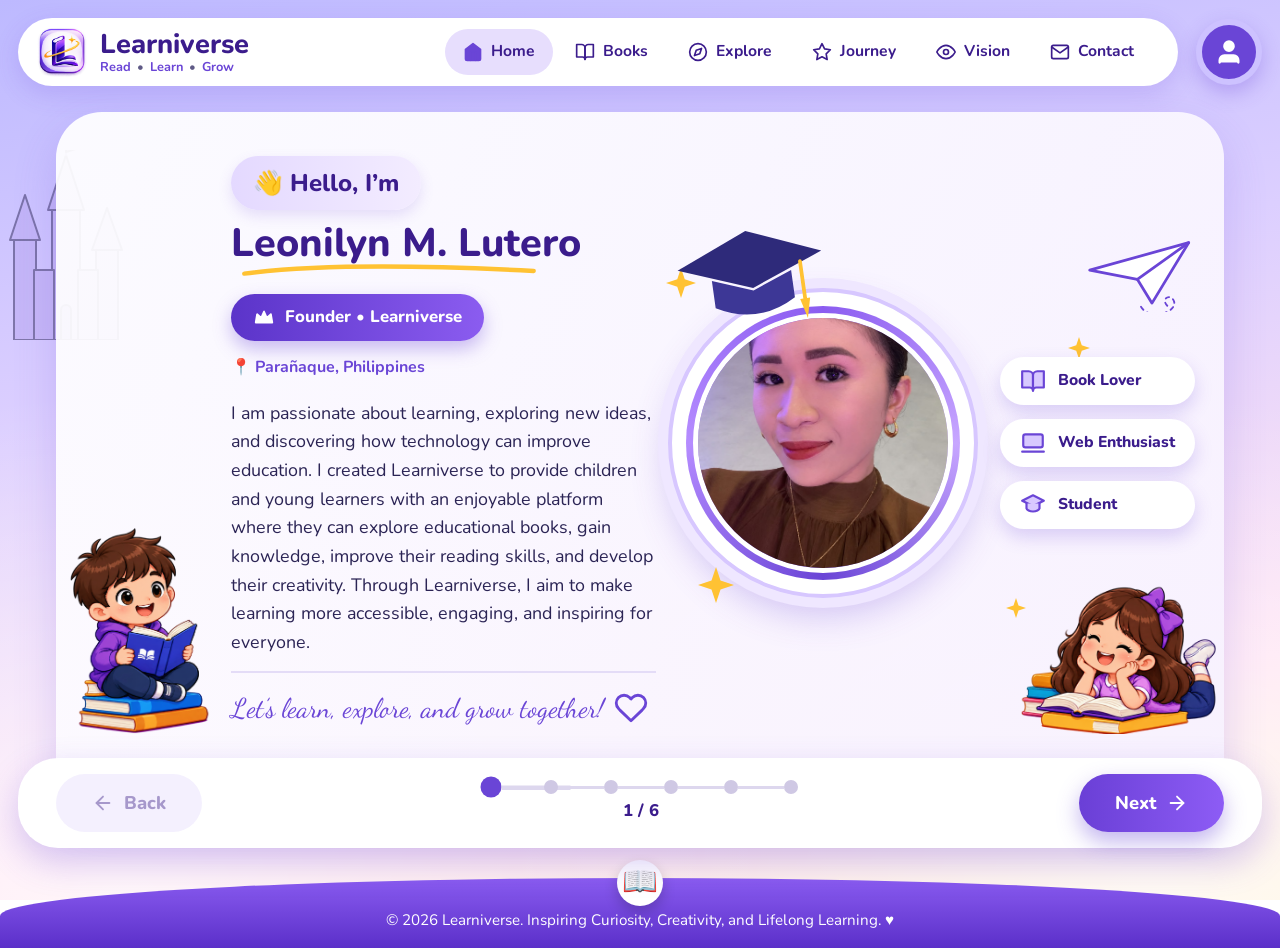
==== commit 310ed6a4: "Update print statement from 'Hello' to 'Goodbye'" ====
--- a/index.html
+++ b/index.html
@@ -183,6 +183,6 @@
     <p>© 2026 Learniverse. Inspiring Curiosity, Creativity, and Lifelong Learning. ♥</p>
   </footer>
 
-  <script src="../JS/auth.js"></script>
+  <script src="auth.js"></script>
 </body>
 </html>
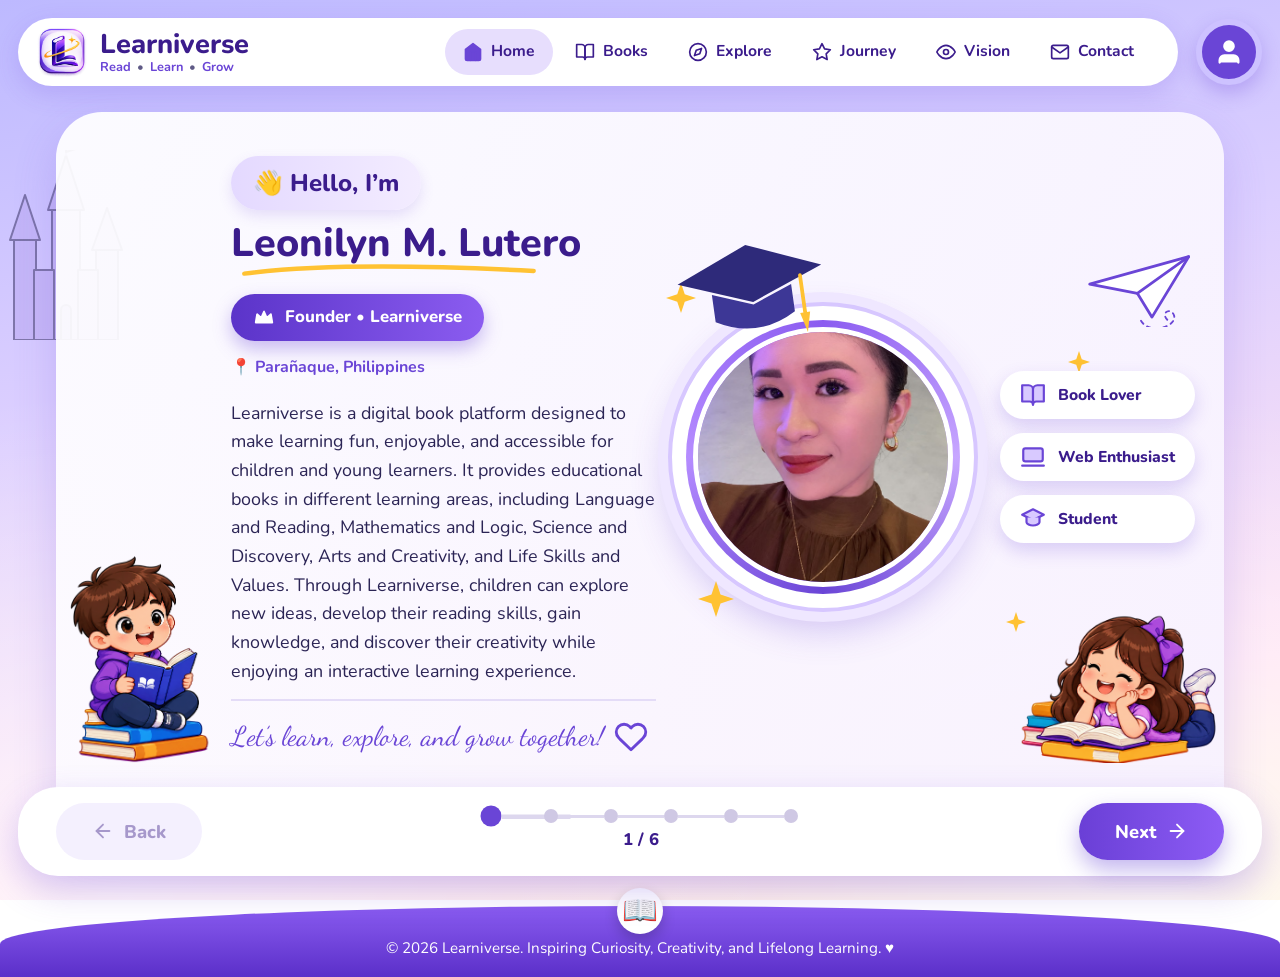
==== commit 13d5aff3: "Update print statement from 'Hello' to 'Goodbye'" ====
--- a/index.html
+++ b/index.html
@@ -76,11 +76,12 @@
           </div>
 
           <p class="about">
-            I am passionate about learning, exploring new ideas, and discovering how technology can 
-            improve education. I created Learniverse to provide children and young learners with an 
-            enjoyable platform where they can explore educational books, gain knowledge, improve their 
-            reading skills, and develop their creativity. Through Learniverse, I aim to make learning 
-            more accessible, engaging, and inspiring for everyone.
+            Learniverse is a digital book platform designed to make learning fun, enjoyable, and 
+    accessible for children and young learners. It provides educational books in different 
+    learning areas, including Language and Reading, Mathematics and Logic, Science and 
+    Discovery, Arts and Creativity, and Life Skills and Values. Through Learniverse, 
+    children can explore new ideas, develop their reading skills, gain knowledge, and 
+    discover their creativity while enjoying an interactive learning experience.
           </p>
           <p class="script">Let’s learn, explore, and grow together! <svg viewBox="0 0 24 24"><path d="M20.8 4.6a5.5 5.5 0 0 0-7.8 0L12 5.7l-1-1.1a5.5 5.5 0 0 0-7.8 7.8l1 1.1L12 21l7.8-7.5 1-1.1a5.5 5.5 0 0 0 0-7.8z"/></svg></p>
         </div>
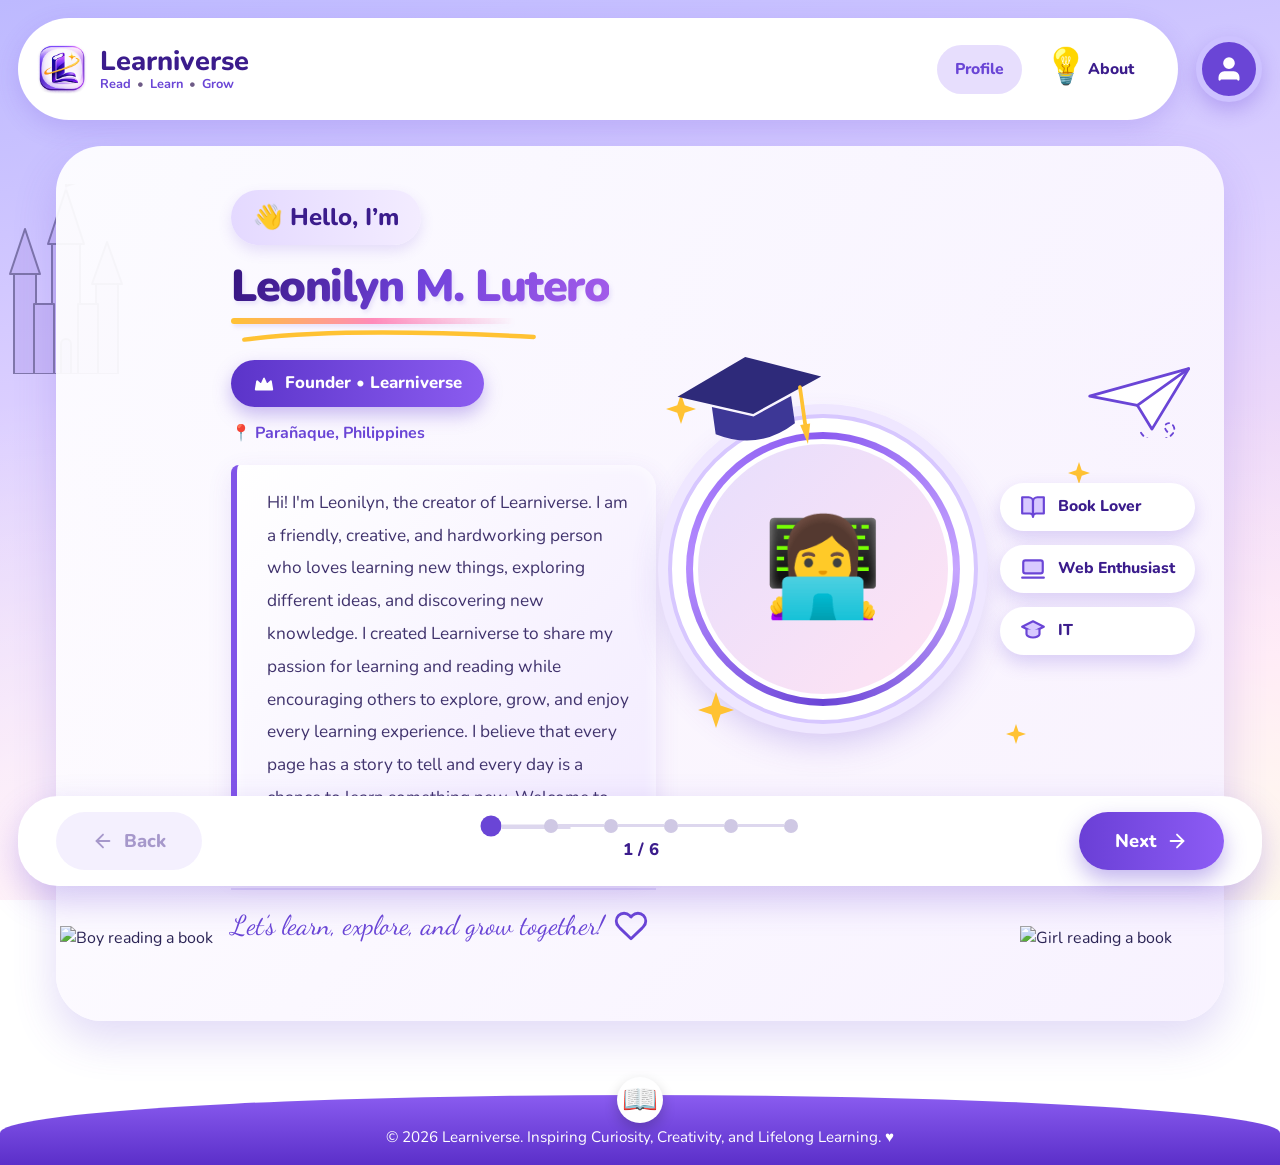
==== commit 5fc6c84c: "Replace profile.html with updated index.html" ====
--- a/index.html
+++ b/index.html
@@ -4,7 +4,7 @@
   <meta charset="UTF-8">
   <meta name="viewport" content="width=device-width, initial-scale=1">
   <title>Leonilyn M. Lutero – Founder, Learniverse</title>
-  <link rel="icon" type="image/png" href="LOOGO.png">
+<link rel="icon" href="LOOGO.png">  
   <link rel="preconnect" href="https://fonts.googleapis.com">
   <link href="https://fonts.googleapis.com/css2?family=Nunito:wght@500;700;800&family=Dancing+Script:wght@600&display=swap" rel="stylesheet">
   <link rel="stylesheet" href="style.css">
@@ -19,16 +19,18 @@
              onerror="this.replaceWith(Object.assign(document.createElement('span'),{className:'logo-fallback',textContent:'📖'}))">
         <span class="brand-text"><strong>Learniverse</strong><small>Read <i>•</i> Learn <i>•</i> Grow</small></span>
       </a>
-      <nav class="tabs" id="tabs" aria-label="Pages">
-        <button data-go="0"><svg viewBox="0 0 24 24"><path d="M3 9l9-7 9 7v11a2 2 0 0 1-2 2H5a2 2 0 0 1-2-2z"/><polyline points="9 22 9 12 15 12 15 22"/></svg><span>Home</span></button>
-        <button data-go="1"><svg viewBox="0 0 24 24"><path d="M2 3h6a4 4 0 0 1 4 4v14a3 3 0 0 0-3-3H2z"/><path d="M22 3h-6a4 4 0 0 0-4 4v14a3 3 0 0 1 3-3h7z"/></svg><span>Books</span></button>
-        <button data-go="2"><svg viewBox="0 0 24 24"><circle cx="12" cy="12" r="10"/><polygon points="16.24 7.76 14.12 14.12 7.76 16.24 9.88 9.88 16.24 7.76"/></svg><span>Explore</span></button>
-        <button data-go="3"><svg viewBox="0 0 24 24"><polygon points="12 2 15.09 8.26 22 9.27 17 14.14 18.18 21.02 12 17.77 5.82 21.02 7 14.14 2 9.27 8.91 8.26 12 2"/></svg><span>Journey</span></button>
-        <button data-go="4"><svg viewBox="0 0 24 24"><path d="M1 12s4-8 11-8 11 8 11 8-4 8-11 8-11-8-11-8z"/><circle cx="12" cy="12" r="3"/></svg><span>Vision</span></button>
-        <button data-go="5"><svg viewBox="0 0 24 24"><path d="M4 4h16c1.1 0 2 .9 2 2v12c0 1.1-.9 2-2 2H4c-1.1 0-2-.9-2-2V6c0-1.1.9-2 2-2z"/><polyline points="22,6 12,13 2,6"/></svg><span>Contact</span></button>
-      </nav>
+<nav class="tabs" aria-label="Main Pages">
+  <a href="profile.html" class="active">
+    <span class="ico"></span> Profile
+  </a>
+
+  <a href="about-learniverse.html">
+    <span class="ico">💡</span> About
+  </a>
+</nav>
+
     </div>
-    <button class="avatar-btn" data-go="0" aria-label="Home">
+    <button class="avatar-btn" data-go="0" aria-label="Profile">
       <svg viewBox="0 0 24 24"><path d="M20 21v-2a4 4 0 0 0-4-4H8a4 4 0 0 0-4 4v2"/><circle cx="12" cy="7" r="4"/></svg>
     </button>
   </header>
@@ -51,13 +53,13 @@
 
     <!-- BOY CHARACTER -->
 <img
-  src="learniverse-boy.png"
+  src="../IMAGES/learniverse-boy.png"
   alt="Boy reading a book"
   class="kid boy"
 >
     <!-- GIRL CHARACTER -->
 <img
-  src="learniverse-girl.png"
+  src="../IMAGES/learniverse-girl.png"
   alt="Girl reading a book"
   class="kid girl"
 >
@@ -76,12 +78,11 @@
           </div>
 
           <p class="about">
-            Learniverse is a digital book platform designed to make learning fun, enjoyable, and 
-    accessible for children and young learners. It provides educational books in different 
-    learning areas, including Language and Reading, Mathematics and Logic, Science and 
-    Discovery, Arts and Creativity, and Life Skills and Values. Through Learniverse, 
-    children can explore new ideas, develop their reading skills, gain knowledge, and 
-    discover their creativity while enjoying an interactive learning experience.
+   Hi! I'm Leonilyn, the creator of Learniverse. I am a friendly, creative, and hardworking person 
+   who loves learning new things, exploring different ideas, and discovering new knowledge. I created 
+   Learniverse to share my passion for learning and reading while encouraging others to explore, grow, 
+   and enjoy every learning experience. I believe that every page has a story to tell and every day is 
+   a chance to learn something new. Welcome to my little world of knowledge and imagination!
           </p>
           <p class="script">Let’s learn, explore, and grow together! <svg viewBox="0 0 24 24"><path d="M20.8 4.6a5.5 5.5 0 0 0-7.8 0L12 5.7l-1-1.1a5.5 5.5 0 0 0-7.8 7.8l1 1.1L12 21l7.8-7.5 1-1.1a5.5 5.5 0 0 0 0-7.8z"/></svg></p>
         </div>
@@ -103,14 +104,14 @@
           <svg class="star s4" viewBox="0 0 24 24"><path d="M12 0 L15 9 L24 12 L15 15 L12 24 L9 15 L0 12 L9 9Z"/></svg>
 
           <div class="ring-outer"><div class="ring-inner">
-            <img src="Ley.jpg" alt="Leonilyn M. Lutero" class="photo"
+            <img src="../IMAGES/Ley.jpg" alt="Leonilyn M. Lutero" class="photo"
                  onerror="this.replaceWith(Object.assign(document.createElement('div'),{className:'photo fallback',textContent:'👩‍💻'}))">
           </div></div>
 
           <div class="chips">
             <span class="chip"><svg viewBox="0 0 24 24"><path d="M2 3h6a4 4 0 0 1 4 4v14a3 3 0 0 0-3-3H2z"/><path d="M22 3h-6a4 4 0 0 0-4 4v14a3 3 0 0 1 3-3h7z"/></svg>Book Lover</span>
             <span class="chip"><svg viewBox="0 0 24 24"><rect x="3" y="4" width="18" height="12" rx="2"/><line x1="2" y1="20" x2="22" y2="20"/></svg>Web Enthusiast</span>
-            <span class="chip"><svg viewBox="0 0 24 24"><polygon points="12 3 2 8 12 13 22 8"/><path d="M6 10.5V15c0 1.5 3 3 6 3s6-1.5 6-3v-4.5"/></svg>Student</span>
+            <span class="chip"><svg viewBox="0 0 24 24"><polygon points="12 3 2 8 12 13 22 8"/><path d="M6 10.5V15c0 1.5 3 3 6 3s6-1.5 6-3v-4.5"/></svg>IT</span>
           </div>
         </div>
       </div>
--- a/style.css
+++ b/style.css
@@ -5,7 +5,7 @@
   --lav: #e7defd;
   --lav2: #f3eeff;
   --text: #2b2455;
-  --muted: #5f5a86;
+  --muted: #6d5a86;
   --yellow: #ffc233;
   --pink: #ff5fa2;
 }
@@ -42,16 +42,39 @@
 .brand-text small { font-size: .8rem; font-weight: 700; color: var(--purple); }
 .brand-text i { font-style: normal; margin: 0 3px; color: var(--muted); }
 
-.tabs { display: flex; gap: 4px; }
-.tabs button {
-  display: flex; align-items: center; gap: 8px; cursor: pointer;
-  border: 0; background: transparent; font: inherit; font-weight: 700; font-size: .98rem;
-  color: var(--deep); padding: 10px 18px; border-radius: 999px; transition: background .2s, transform .15s;
-}
-.tabs button svg { width: 20px; height: 20px; }
-.tabs button:hover { background: var(--lav2); transform: translateY(-1px); }
-.tabs button.active { background: var(--lav); }
-.tabs button.active svg { fill: var(--purple); stroke: var(--purple); }
+
+/* ===== Main Navigation ===== */
+.tabs {
+  display: flex;
+  align-items: center;
+  gap: 4px;
+}
+
+.tabs a {
+  display: flex;
+  align-items: center;
+  justify-content: center;
+  text-decoration: none;
+  font: inherit;
+  font-weight: 800;
+  font-size: .98rem;
+  color: var(--deep);
+  padding: 12px 18px;
+  border-radius: 999px;
+  transition: background .2s, transform .15s;
+  white-space: nowrap;
+}
+
+.tabs a:hover {
+  background: var(--lav2);
+  transform: translateY(-1px);
+}
+
+.tabs a.active {
+  background: var(--lav);
+  color: var(--purple);
+}
+
 
 .avatar-btn {
   flex: 0 0 auto; width: 66px; height: 66px; border-radius: 50%; cursor: pointer;
@@ -94,8 +117,46 @@
 .wave { display: inline-block; transform-origin: 70% 70%; animation: wave 2.4s ease-in-out infinite; }
 @keyframes wave { 0%,60%,100% { transform: rotate(0); } 10%,30% { transform: rotate(16deg); } 20%,40% { transform: rotate(-10deg); } 50% { transform: rotate(8deg); } }
 
-.home-text h1 { white-space: nowrap; font-size: clamp(2rem, 3.1vw, 3.1rem); font-weight: 800; line-height: 1.1; margin-top: 6px; }
-
+/* UNIQUE NAME DESIGN */
+.home-text h1 {
+  display: inline-block;
+  position: relative;
+  white-space: normal;
+  font-size: clamp(2.2rem, 3.5vw, 3.5rem);
+  font-weight: 900;
+  line-height: 1.15;
+  letter-spacing: -1.5px;
+  margin: 10px 0 20px;
+
+  background: linear-gradient(
+    110deg,
+    #35147e,
+    #7143db,
+    #a35bea
+  );
+
+  -webkit-background-clip: text;
+  background-clip: text;
+  color: transparent;
+
+  filter: drop-shadow(2px 3px 2px #6a45d620);
+}
+
+.home-text h1::after {
+  content: "";
+  position: absolute;
+  bottom: -12px;
+  left: 0;
+  width: 75%;
+  height: 6px;
+  border-radius: 20px;
+  background: linear-gradient(
+    90deg,
+    #ffc233,
+    #ff8bba,
+    transparent
+  );
+}
 .pill-row { display: flex; align-items: center; flex-wrap: wrap; gap: 14px; margin: 6px 0 18px; }
 .founder {
   display: inline-flex; align-items: center; gap: 10px; margin: 0;
@@ -106,7 +167,37 @@
 .founder svg { width: 22px; height: 22px; fill: #fff; stroke: #fff; }
 .place { margin: 0; font-weight: 700; color: var(--purple); }
 
-.about { font-size: 1.12rem; color: var(--text); max-width: 560px; margin: 0 0 14px; }
+/* UNIQUE LEARNIVERSE DESCRIPTION CARD */
+.about {
+  position: relative;
+  font-size: 1.08rem;
+  line-height: 1.9;
+  color: #40336d;
+
+  max-width: 580px;
+  margin: 18px 0 18px;
+  padding: 22px 25px 22px 30px;
+
+  background: linear-gradient(
+    135deg,
+    #ffffffed,
+    #f1eaffed
+  );
+
+  border-left: 6px solid #8054e8;
+  border-radius: 8px 24px 24px 8px;
+
+  box-shadow:
+    0 8px 25px rgba(106, 69, 214, .12),
+    inset 0 0 15px rgba(255, 255, 255, .8);
+
+  transition: transform .3s ease, box-shadow .3s ease;
+}
+
+.about:hover {
+  transform: translateY(-4px);
+  box-shadow: 0 14px 30px rgba(106, 69, 214, .2);
+}
 .script {
   display: flex; align-items: center; gap: 10px; margin: 0; padding-top: 14px;
   border-top: 2px solid #e4dcf7; max-width: 560px;
@@ -279,8 +370,10 @@
   .home-text h1, .script { white-space: normal; }
   .panel.home { padding-left: 32px; padding-right: 32px; }
   .home-grid { grid-template-columns: 1fr; text-align: center; }
-  .tabs button span { display: none; }
-  .tabs button { padding: 10px 12px; }
+  .tabs a {
+  padding: 9px 10px;
+  font-size: .85rem;
+}
   .stage { padding: 0 20px; }
   .panel { padding: 36px 32px 70px; }
   .kid {
@@ -323,5 +416,33 @@
   .controls { padding: 12px 14px; }
   .btn { padding: 12px 20px; font-size: 1rem; }
   .dots button { margin-right: 18px; } .dots button:not(:last-child)::after { width: 18px; }
-}
-@media (prefers-reduced-motion: reduce) { * { animation: none !important; } }+  .tabs {
+  flex-wrap: wrap;
+  justify-content: center;
+}
+
+.tabs a {
+  font-size: .75rem;
+  padding: 7px 9px;
+}
+}
+@media (prefers-reduced-motion: reduce) { * { animation: none !important; } }
+
+@media (max-width: 820px) {
+  .home-text h1 {
+    font-size: 2.3rem;
+    text-align: center;
+  }
+
+  .home-text h1::after {
+    left: 50%;
+    transform: translateX(-50%);
+  }
+
+  .about {
+    text-align: left;
+    font-size: 1rem;
+    padding: 18px 20px;
+    line-height: 1.8;
+  }
+}
